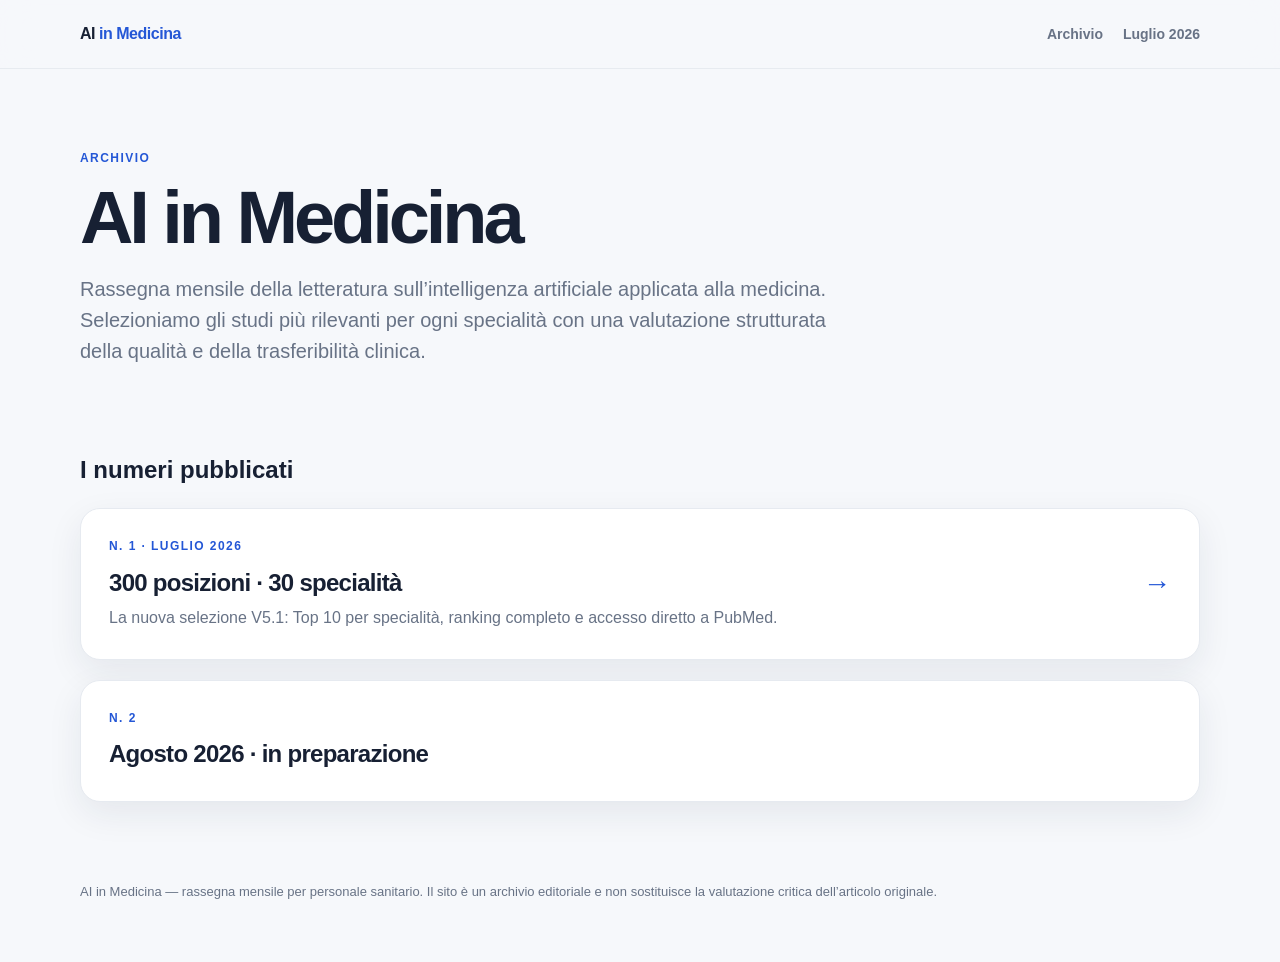
==== index.html @ cbf2c860 "Add files via upload" ====
<!doctype html><html lang="it"><head><meta charset="utf-8"><meta name="viewport" content="width=device-width,initial-scale=1"><title>AI in Medicina — archivio</title><meta name="description" content="Rassegna mensile della letteratura sull'intelligenza artificiale applicata alla medicina."><link rel="stylesheet" href="styles.css"></head><body><header class="topbar"><div class="wrap"><div class="brand">AI <span>in Medicina</span></div><nav class="nav"><a href="#archivio">Archivio</a><a href="2026-07/">Luglio 2026</a></nav></div></header><main><section class="hero"><div class="wrap"><div class="eyebrow">Archivio</div><h1>AI in Medicina</h1><p>Rassegna mensile della letteratura sull’intelligenza artificiale applicata alla medicina. Selezioniamo gli studi più rilevanti per ogni specialità con una valutazione strutturata della qualità e della trasferibilità clinica.</p></div></section><section id="archivio" class="wrap"><h2>I numeri pubblicati</h2><a class="panel archive-card" href="2026-07/"><div class="issue"><div><div class="eyebrow">n. 1 · Luglio 2026</div><h2 style="margin:8px 0 0">300 posizioni · 30 specialità</h2><p>La nuova selezione V5.1: Top 10 per specialità, ranking completo e accesso diretto a PubMed.</p></div><div class="arrow">→</div></div></a><div class="panel"><div class="eyebrow">n. 2</div><h2 style="margin:8px 0 0">Agosto 2026 · in preparazione</h2></div></section></main><footer class="footer"><div class="wrap">AI in Medicina — rassegna mensile per personale sanitario. Il sito è un archivio editoriale e non sostituisce la valutazione critica dell’articolo originale.</div></footer></body></html>
---- styles.css ----
:root{--bg:#f6f8fb;--surface:#fff;--ink:#172033;--muted:#687386;--line:#e6eaf0;--accent:#2457d6;--accent2:#0f766e;--warm:#a16207;--shadow:0 12px 35px rgba(26,39,68,.08);--radius:20px}
*{box-sizing:border-box}html{scroll-behavior:smooth}body{margin:0;background:var(--bg);color:var(--ink);font-family:Inter,ui-sans-serif,-apple-system,BlinkMacSystemFont,"Segoe UI",sans-serif;line-height:1.55}.wrap{width:min(1120px,calc(100% - 32px));margin:auto}.topbar{position:sticky;top:0;z-index:20;background:rgba(246,248,251,.88);backdrop-filter:blur(16px);border-bottom:1px solid rgba(230,234,240,.9)}.topbar .wrap{height:68px;display:flex;align-items:center;justify-content:space-between}.brand{font-weight:850;letter-spacing:-.03em}.brand span{color:var(--accent)}.nav a{color:var(--muted);text-decoration:none;margin-left:20px;font-weight:650;font-size:14px}.hero{padding:80px 0 44px}.eyebrow{font-weight:800;color:var(--accent);text-transform:uppercase;letter-spacing:.12em;font-size:12px}.hero h1{font-size:clamp(42px,7vw,74px);line-height:.98;letter-spacing:-.055em;margin:14px 0 20px;max-width:870px}.hero p{font-size:20px;color:var(--muted);max-width:760px}.stats{display:grid;grid-template-columns:repeat(4,1fr);gap:14px;margin:34px 0}.stat{background:var(--surface);border:1px solid var(--line);border-radius:18px;padding:20px;box-shadow:var(--shadow)}.stat b{display:block;font-size:30px;letter-spacing:-.04em}.stat span{color:var(--muted);font-size:14px}.panel{background:var(--surface);border:1px solid var(--line);border-radius:var(--radius);padding:28px;box-shadow:var(--shadow);margin:20px 0}.panel h2{margin-top:0;letter-spacing:-.03em}.archive-card{display:block;text-decoration:none;color:inherit}.archive-card:hover{transform:translateY(-2px)}.issue{display:flex;align-items:center;justify-content:space-between;gap:18px}.issue .arrow{font-size:28px;color:var(--accent)}.issue p{margin:5px 0 0;color:var(--muted)}.toolbar{display:flex;gap:12px;flex-wrap:wrap;margin:24px 0}.search{flex:1;min-width:260px;border:1px solid var(--line);border-radius:14px;padding:14px 16px;font:inherit;background:white}.chips{display:flex;gap:8px;flex-wrap:wrap}.chip{display:inline-flex;border:1px solid var(--line);background:white;border-radius:999px;padding:8px 12px;text-decoration:none;color:var(--ink);font-size:13px;font-weight:700}.chip:hover{border-color:#b8c4dd;color:var(--accent)}.method{display:grid;grid-template-columns:1.1fr .9fr;gap:20px}.method .callout{background:#f1f5ff;border-radius:16px;padding:18px;color:#304468}.section{padding:30px 0 10px;scroll-margin-top:82px}.section-head{display:flex;justify-content:space-between;align-items:end;gap:16px;border-bottom:1px solid var(--line);padding-bottom:12px;margin-bottom:14px}.section h2{margin:0;font-size:30px;letter-spacing:-.035em}.section-head a{color:var(--muted);text-decoration:none;font-size:13px}.article{display:grid;grid-template-columns:68px 1fr auto;gap:18px;align-items:start;padding:22px 0;border-bottom:1px solid var(--line)}.rank{width:48px;height:48px;border-radius:14px;background:#eef3ff;color:var(--accent);display:grid;place-items:center;font-weight:900}.article h3{font-size:18px;line-height:1.35;margin:0 0 9px;letter-spacing:-.015em}.meta{display:flex;gap:10px;flex-wrap:wrap;color:var(--muted);font-size:13px}.score{min-width:92px;text-align:center;border:1px solid var(--line);border-radius:14px;padding:10px 12px;background:#fbfcfe}.score b{display:block;font-size:21px;color:var(--accent)}.score span{font-size:11px;color:var(--muted);text-transform:uppercase;letter-spacing:.08em}.pmid{color:var(--accent);font-weight:750;text-decoration:none}.footer{padding:60px 0;color:var(--muted);font-size:13px}.hidden{display:none!important}.note{font-size:13px;color:var(--muted)}
@media(max-width:800px){.stats{grid-template-columns:repeat(2,1fr)}.method{grid-template-columns:1fr}.article{grid-template-columns:48px 1fr}.score{grid-column:2;justify-self:start}.hero{padding-top:52px}.nav{display:none}}@media(max-width:480px){.stats{grid-template-columns:1fr 1fr}.stat b{font-size:24px}.article h3{font-size:16px}.wrap{width:min(100% - 22px,1120px)}}
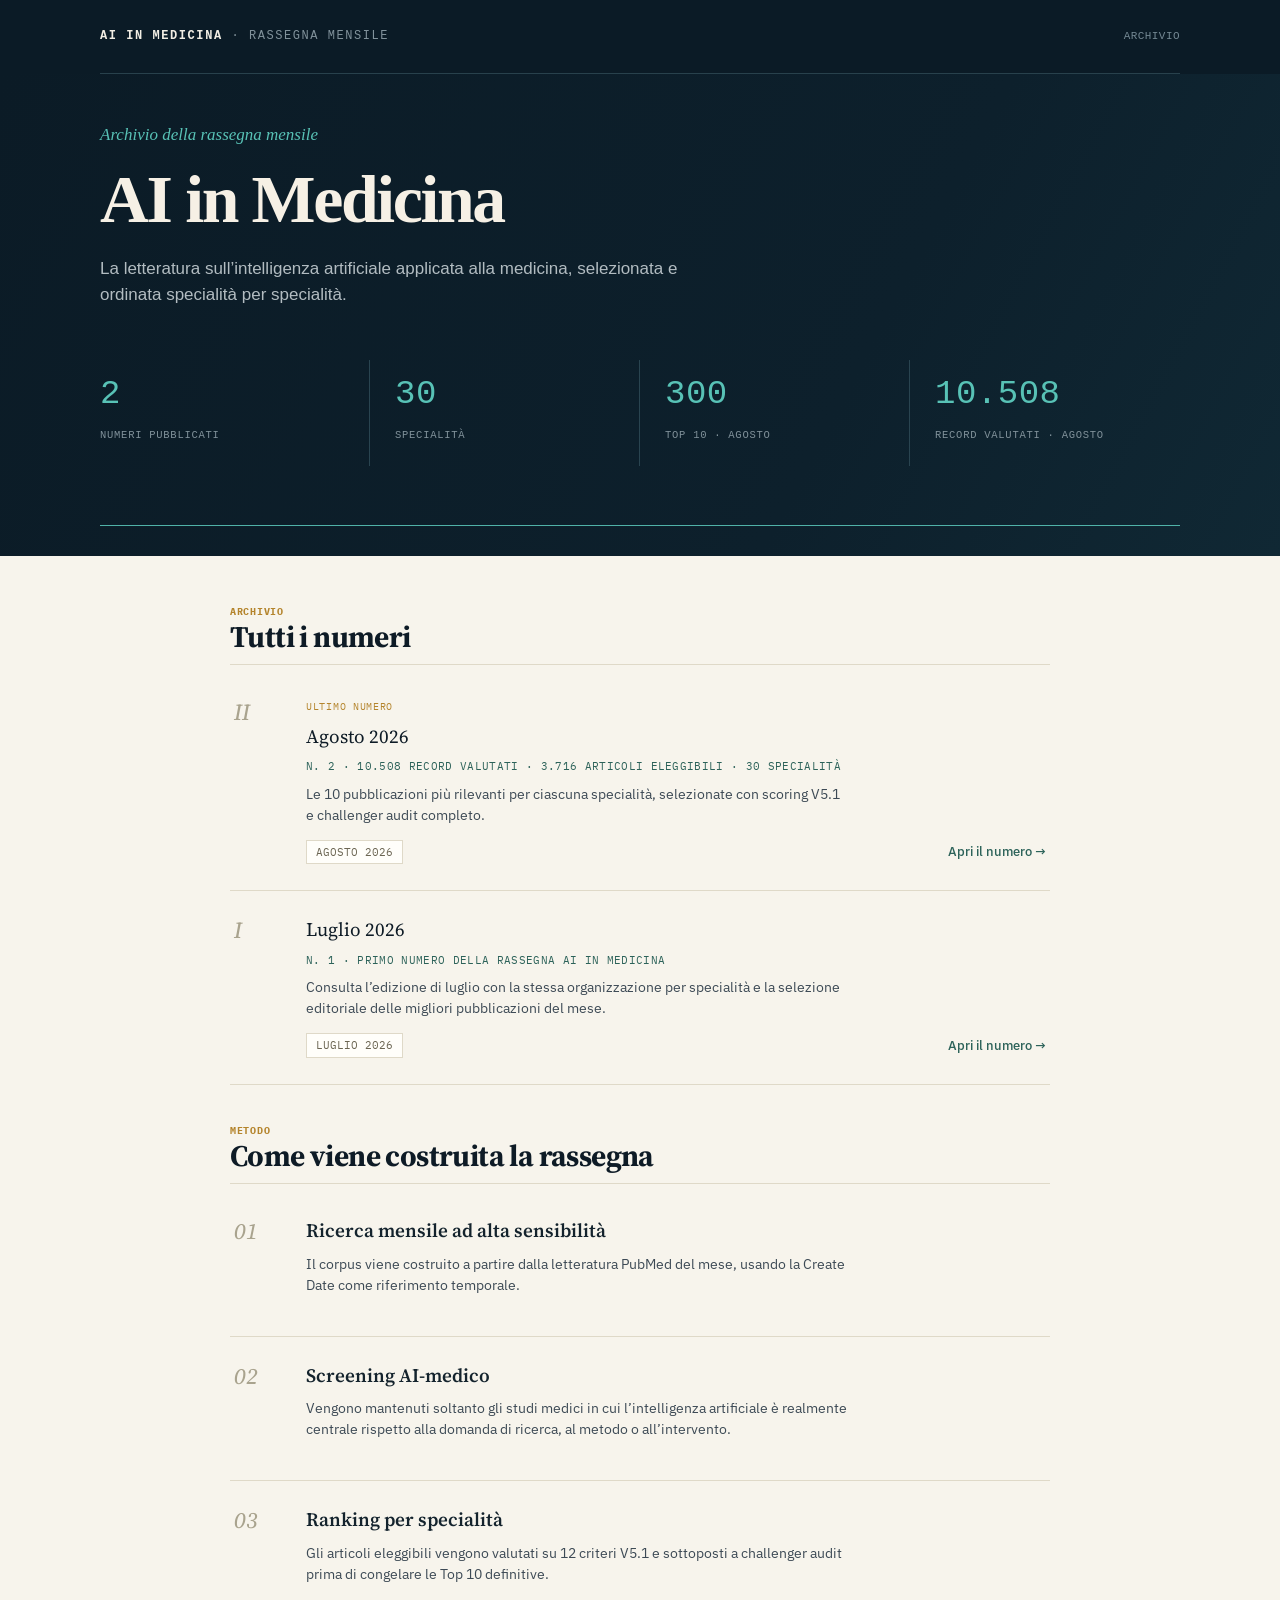
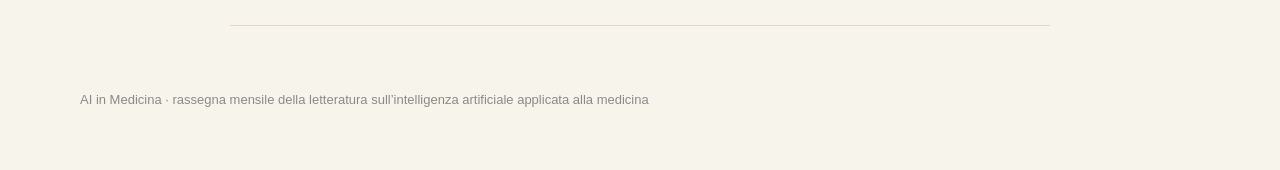
==== commit 5bea5984: "Add files via upload" ====
--- a/index.html
+++ b/index.html
@@ -1 +1,127 @@
-<!doctype html><html lang="it"><head><meta charset="utf-8"><meta name="viewport" content="width=device-width,initial-scale=1"><title>AI in Medicina — archivio</title><meta name="description" content="Rassegna mensile della letteratura sull'intelligenza artificiale applicata alla medicina."><link rel="stylesheet" href="styles.css"></head><body><header class="topbar"><div class="wrap"><div class="brand">AI <span>in Medicina</span></div><nav class="nav"><a href="#archivio">Archivio</a><a href="2026-07/">Luglio 2026</a></nav></div></header><main><section class="hero"><div class="wrap"><div class="eyebrow">Archivio</div><h1>AI in Medicina</h1><p>Rassegna mensile della letteratura sull’intelligenza artificiale applicata alla medicina. Selezioniamo gli studi più rilevanti per ogni specialità con una valutazione strutturata della qualità e della trasferibilità clinica.</p></div></section><section id="archivio" class="wrap"><h2>I numeri pubblicati</h2><a class="panel archive-card" href="2026-07/"><div class="issue"><div><div class="eyebrow">n. 1 · Luglio 2026</div><h2 style="margin:8px 0 0">300 posizioni · 30 specialità</h2><p>La nuova selezione V5.1: Top 10 per specialità, ranking completo e accesso diretto a PubMed.</p></div><div class="arrow">→</div></div></a><div class="panel"><div class="eyebrow">n. 2</div><h2 style="margin:8px 0 0">Agosto 2026 · in preparazione</h2></div></section></main><footer class="footer"><div class="wrap">AI in Medicina — rassegna mensile per personale sanitario. Il sito è un archivio editoriale e non sostituisce la valutazione critica dell’articolo originale.</div></footer></body></html>+<!DOCTYPE html>
+<html lang="it">
+<head>
+<meta charset="utf-8"/>
+<meta name="viewport" content="width=device-width,initial-scale=1"/>
+<title>AI in Medicina — archivio</title>
+<meta name="description" content="Rassegna mensile della letteratura sull'intelligenza artificiale applicata alla medicina."/>
+<link rel="preconnect" href="https://fonts.googleapis.com">
+<link href="https://fonts.googleapis.com/css2?family=Source+Serif+4:ital,opsz,wght@0,8..60,600;0,8..60,700;1,8..60,500&family=IBM+Plex+Sans:wght@400;500;600&family=IBM+Plex+Mono:wght@400;500&display=swap" rel="stylesheet">
+<link href="styles.css" rel="stylesheet"/>
+</head>
+
+<body class="issue-page">
+<header class="topbar issue-topbar">
+  <div class="wrap">
+    <a class="brand" href="./">AI IN MEDICINA <span>· RASSEGNA MENSILE</span></a>
+    <div class="issue-meta">ARCHIVIO</div>
+  </div>
+</header>
+
+<main>
+<section class="hero">
+  <div class="wrap">
+    <div class="hero-kicker">Archivio della rassegna mensile</div>
+    <h1>AI in Medicina</h1>
+    <p>La letteratura sull’intelligenza artificiale applicata alla medicina, selezionata e ordinata specialità per specialità.</p>
+
+    <div class="stats">
+      <div class="stat"><b>2</b><span>numeri pubblicati</span></div>
+      <div class="stat"><b>30</b><span>specialità</span></div>
+      <div class="stat"><b>300</b><span>Top 10 · agosto</span></div>
+      <div class="stat"><b>10.508</b><span>record valutati · agosto</span></div>
+    </div>
+
+    <div class="pulse-line" aria-hidden="true"><span></span></div>
+  </div>
+</section>
+
+<div class="wrap top10-container">
+
+  <section class="section specialty-section" id="numeri">
+    <div class="section-head">
+      <div>
+        <div class="eyebrow">Archivio</div>
+        <h2>Tutti i numeri</h2>
+      </div>
+    </div>
+
+    <div class="results-list">
+
+      <article class="pub-result top-result">
+        <div class="result-rank"><span>II</span></div>
+        <div class="result-content">
+          <span class="top-badge-ref">ULTIMO NUMERO</span>
+          <h3 class="result-title">
+            <a href="2026-08/">Agosto 2026</a>
+          </h3>
+          <p class="result-citation">N. 2 · 10.508 record valutati · 3.716 articoli eleggibili · 30 specialità</p>
+          <p class="result-abstract">Le 10 pubblicazioni più rilevanti per ciascuna specialità, selezionate con scoring V5.1 e challenger audit completo.</p>
+          <div class="result-identifiers">
+            <span>AGOSTO 2026</span>
+            <a href="2026-08/">Apri il numero →</a>
+          </div>
+        </div>
+      </article>
+
+      <article class="pub-result top-result">
+        <div class="result-rank"><span>I</span></div>
+        <div class="result-content">
+          <h3 class="result-title">
+            <a href="2026-07/">Luglio 2026</a>
+          </h3>
+          <p class="result-citation">N. 1 · primo numero della rassegna AI in Medicina</p>
+          <p class="result-abstract">Consulta l’edizione di luglio con la stessa organizzazione per specialità e la selezione editoriale delle migliori pubblicazioni del mese.</p>
+          <div class="result-identifiers">
+            <span>LUGLIO 2026</span>
+            <a href="2026-07/">Apri il numero →</a>
+          </div>
+        </div>
+      </article>
+
+    </div>
+  </section>
+
+  <section class="section specialty-section">
+    <div class="section-head">
+      <div>
+        <div class="eyebrow">Metodo</div>
+        <h2>Come viene costruita la rassegna</h2>
+      </div>
+    </div>
+
+    <div class="results-list">
+      <article class="pub-result">
+        <div class="result-rank"><span>01</span></div>
+        <div class="result-content">
+          <h3 class="result-title">Ricerca mensile ad alta sensibilità</h3>
+          <p class="result-abstract">Il corpus viene costruito a partire dalla letteratura PubMed del mese, usando la Create Date come riferimento temporale.</p>
+        </div>
+      </article>
+
+      <article class="pub-result">
+        <div class="result-rank"><span>02</span></div>
+        <div class="result-content">
+          <h3 class="result-title">Screening AI-medico</h3>
+          <p class="result-abstract">Vengono mantenuti soltanto gli studi medici in cui l’intelligenza artificiale è realmente centrale rispetto alla domanda di ricerca, al metodo o all’intervento.</p>
+        </div>
+      </article>
+
+      <article class="pub-result">
+        <div class="result-rank"><span>03</span></div>
+        <div class="result-content">
+          <h3 class="result-title">Ranking per specialità</h3>
+          <p class="result-abstract">Gli articoli eleggibili vengono valutati su 12 criteri V5.1 e sottoposti a challenger audit prima di congelare le Top 10 definitive.</p>
+        </div>
+      </article>
+    </div>
+  </section>
+
+</div>
+</main>
+
+<footer class="footer">
+  <div class="wrap">AI in Medicina · rassegna mensile della letteratura sull’intelligenza artificiale applicata alla medicina</div>
+</footer>
+</body>
+</html>
--- a/styles.css
+++ b/styles.css
@@ -1,4 +1,1104 @@
 
 :root{--bg:#f6f8fb;--surface:#fff;--ink:#172033;--muted:#687386;--line:#e6eaf0;--accent:#2457d6;--accent2:#0f766e;--warm:#a16207;--shadow:0 12px 35px rgba(26,39,68,.08);--radius:20px}
-*{box-sizing:border-box}html{scroll-behavior:smooth}body{margin:0;background:var(--bg);color:var(--ink);font-family:Inter,ui-sans-serif,-apple-system,BlinkMacSystemFont,"Segoe UI",sans-serif;line-height:1.55}.wrap{width:min(1120px,calc(100% - 32px));margin:auto}.topbar{position:sticky;top:0;z-index:20;background:rgba(246,248,251,.88);backdrop-filter:blur(16px);border-bottom:1px solid rgba(230,234,240,.9)}.topbar .wrap{height:68px;display:flex;align-items:center;justify-content:space-between}.brand{font-weight:850;letter-spacing:-.03em}.brand span{color:var(--accent)}.nav a{color:var(--muted);text-decoration:none;margin-left:20px;font-weight:650;font-size:14px}.hero{padding:80px 0 44px}.eyebrow{font-weight:800;color:var(--accent);text-transform:uppercase;letter-spacing:.12em;font-size:12px}.hero h1{font-size:clamp(42px,7vw,74px);line-height:.98;letter-spacing:-.055em;margin:14px 0 20px;max-width:870px}.hero p{font-size:20px;color:var(--muted);max-width:760px}.stats{display:grid;grid-template-columns:repeat(4,1fr);gap:14px;margin:34px 0}.stat{background:var(--surface);border:1px solid var(--line);border-radius:18px;padding:20px;box-shadow:var(--shadow)}.stat b{display:block;font-size:30px;letter-spacing:-.04em}.stat span{color:var(--muted);font-size:14px}.panel{background:var(--surface);border:1px solid var(--line);border-radius:var(--radius);padding:28px;box-shadow:var(--shadow);margin:20px 0}.panel h2{margin-top:0;letter-spacing:-.03em}.archive-card{display:block;text-decoration:none;color:inherit}.archive-card:hover{transform:translateY(-2px)}.issue{display:flex;align-items:center;justify-content:space-between;gap:18px}.issue .arrow{font-size:28px;color:var(--accent)}.issue p{margin:5px 0 0;color:var(--muted)}.toolbar{display:flex;gap:12px;flex-wrap:wrap;margin:24px 0}.search{flex:1;min-width:260px;border:1px solid var(--line);border-radius:14px;padding:14px 16px;font:inherit;background:white}.chips{display:flex;gap:8px;flex-wrap:wrap}.chip{display:inline-flex;border:1px solid var(--line);background:white;border-radius:999px;padding:8px 12px;text-decoration:none;color:var(--ink);font-size:13px;font-weight:700}.chip:hover{border-color:#b8c4dd;color:var(--accent)}.method{display:grid;grid-template-columns:1.1fr .9fr;gap:20px}.method .callout{background:#f1f5ff;border-radius:16px;padding:18px;color:#304468}.section{padding:30px 0 10px;scroll-margin-top:82px}.section-head{display:flex;justify-content:space-between;align-items:end;gap:16px;border-bottom:1px solid var(--line);padding-bottom:12px;margin-bottom:14px}.section h2{margin:0;font-size:30px;letter-spacing:-.035em}.section-head a{color:var(--muted);text-decoration:none;font-size:13px}.article{display:grid;grid-template-columns:68px 1fr auto;gap:18px;align-items:start;padding:22px 0;border-bottom:1px solid var(--line)}.rank{width:48px;height:48px;border-radius:14px;background:#eef3ff;color:var(--accent);display:grid;place-items:center;font-weight:900}.article h3{font-size:18px;line-height:1.35;margin:0 0 9px;letter-spacing:-.015em}.meta{display:flex;gap:10px;flex-wrap:wrap;color:var(--muted);font-size:13px}.score{min-width:92px;text-align:center;border:1px solid var(--line);border-radius:14px;padding:10px 12px;background:#fbfcfe}.score b{display:block;font-size:21px;color:var(--accent)}.score span{font-size:11px;color:var(--muted);text-transform:uppercase;letter-spacing:.08em}.pmid{color:var(--accent);font-weight:750;text-decoration:none}.footer{padding:60px 0;color:var(--muted);font-size:13px}.hidden{display:none!important}.note{font-size:13px;color:var(--muted)}
-@media(max-width:800px){.stats{grid-template-columns:repeat(2,1fr)}.method{grid-template-columns:1fr}.article{grid-template-columns:48px 1fr}.score{grid-column:2;justify-self:start}.hero{padding-top:52px}.nav{display:none}}@media(max-width:480px){.stats{grid-template-columns:1fr 1fr}.stat b{font-size:24px}.article h3{font-size:16px}.wrap{width:min(100% - 22px,1120px)}}
+*{box-sizing:border-box}html{scroll-behavior:smooth}body{margin:0;background:var(--bg);color:var(--ink);font-family:Inter,ui-sans-serif,-apple-system,BlinkMacSystemFont,"Segoe UI",sans-serif;line-height:1.55}.wrap{width:min(1120px,calc(100% - 32px));margin:auto}.topbar{position:sticky;top:0;z-index:20;background:rgba(246,248,251,.88);backdrop-filter:blur(16px);border-bottom:1px solid rgba(230,234,240,.9)}.topbar .wrap{height:68px;display:flex;align-items:center;justify-content:space-between}.brand{font-weight:850;letter-spacing:-.03em}.brand span{color:var(--accent)}.nav a{color:var(--muted);text-decoration:none;margin-left:20px;font-weight:650;font-size:14px}.hero{padding:80px 0 44px}.eyebrow{font-weight:800;color:var(--accent);text-transform:uppercase;letter-spacing:.12em;font-size:12px}.hero h1{font-size:clamp(42px,7vw,74px);line-height:.98;letter-spacing:-.055em;margin:14px 0 20px;max-width:870px}.hero p{font-size:20px;color:var(--muted);max-width:760px}.stats{display:grid;grid-template-columns:repeat(4,1fr);gap:14px;margin:34px 0}.stat{background:var(--surface);border:1px solid var(--line);border-radius:18px;padding:20px;box-shadow:var(--shadow)}.stat b{display:block;font-size:30px;letter-spacing:-.04em}.stat span{color:var(--muted);font-size:14px}.panel{background:var(--surface);border:1px solid var(--line);border-radius:var(--radius);padding:28px;box-shadow:var(--shadow);margin:20px 0}.panel h2{margin-top:0;letter-spacing:-.03em}.archive-card{display:block;text-decoration:none;color:inherit}.archive-card:hover{transform:translateY(-2px)}.issue{display:flex;align-items:center;justify-content:space-between;gap:18px}.issue .arrow{font-size:28px;color:var(--accent)}.issue p{margin:5px 0 0;color:var(--muted)}.toolbar{display:flex;gap:12px;flex-wrap:wrap;margin:24px 0}.search{flex:1;min-width:260px;border:1px solid var(--line);border-radius:14px;padding:14px 16px;font:inherit;background:white}.specialty-select-wrap{margin-top:6px;max-width:520px}.select-label{display:block;font-size:13px;font-weight:750;color:var(--muted);margin:0 0 8px}.specialty-select{width:100%;border:1px solid var(--line);border-radius:14px;padding:14px 44px 14px 16px;font:inherit;font-weight:650;color:var(--ink);background:white;cursor:pointer}.section{padding:30px 0 10px;scroll-margin-top:82px}.section-head{display:flex;justify-content:space-between;align-items:end;gap:16px;border-bottom:1px solid var(--line);padding-bottom:12px;margin-bottom:14px}.section h2{margin:0;font-size:30px;letter-spacing:-.035em}.section-head a{color:var(--muted);text-decoration:none;font-size:13px}.article{display:grid;grid-template-columns:68px 1fr;gap:18px;align-items:start;padding:22px 0;border-bottom:1px solid var(--line)}.rank{width:48px;height:48px;border-radius:14px;background:#eef3ff;color:var(--accent);display:grid;place-items:center;font-weight:900}.article h3{font-size:18px;line-height:1.35;margin:0 0 9px;letter-spacing:-.015em}.meta{display:flex;gap:10px;flex-wrap:wrap;color:var(--muted);font-size:13px}.pmid{color:var(--accent);font-weight:750;text-decoration:none}.footer{padding:60px 0;color:var(--muted);font-size:13px}.hidden{display:none!important}.note{font-size:13px;color:var(--muted)}
+@media(max-width:800px){.stats{grid-template-columns:repeat(2,1fr)}.article{grid-template-columns:48px 1fr}.hero{padding-top:52px}.nav{display:none}}@media(max-width:480px){.stats{grid-template-columns:1fr 1fr}.stat b{font-size:24px}.article h3{font-size:16px}.wrap{width:min(100% - 22px,1120px)}}
+
+
+/* V3 — navigazione, ricerca per argomento e card editoriali */
+.select-label{font-size:19px;font-weight:850;color:var(--ink);letter-spacing:-.02em;margin:0 0 10px}
+.specialty-select-wrap{margin-top:12px;max-width:620px}
+.specialty-select{min-height:56px;font-size:16px;border-radius:16px;box-shadow:0 6px 18px rgba(26,39,68,.05)}
+
+.topic-finder{margin-top:26px;padding:24px;border-radius:18px;background:linear-gradient(135deg,#f8faff 0%,#f3f7ff 100%);border:1px solid #dfe7f8}
+.topic-finder-head h3{font-size:25px;line-height:1.15;margin:7px 0 7px;letter-spacing:-.035em}
+.topic-finder-head p{margin:0;color:var(--muted);max-width:800px;font-size:14px}
+.topic-controls{display:grid;grid-template-columns:minmax(210px,280px) 1fr auto;gap:10px;margin-top:18px;align-items:center}
+.topic-select,.topic-search{width:100%;min-height:54px;border:1px solid #dbe3f1;border-radius:14px;background:white;color:var(--ink);font:inherit}
+.topic-select{padding:0 38px 0 14px;font-weight:700;cursor:pointer}
+.topic-input-wrap{position:relative}.topic-search{padding:0 16px 0 46px}.topic-search-icon{position:absolute;left:16px;top:50%;transform:translateY(-50%);font-size:24px;color:var(--accent);pointer-events:none}
+.clear-topic{min-height:54px;border:1px solid #dbe3f1;border-radius:14px;background:white;color:var(--ink);font:inherit;font-weight:750;padding:0 18px;cursor:pointer}.clear-topic:hover{border-color:#b9c7e5;background:#fbfcff}
+.topic-result{min-height:22px;margin-top:12px;color:var(--muted);font-size:13px;font-weight:650}
+
+.section{padding:38px 0 8px}
+.section-head{border-bottom:0;padding-bottom:4px;margin-bottom:16px;align-items:center}
+.section h2{font-size:34px}.section-head a{font-size:14px;font-weight:700;padding:8px 0}
+.article{position:relative;display:grid;grid-template-columns:64px 1fr;gap:18px;align-items:start;padding:22px;margin:0 0 12px;border:1px solid var(--line);border-radius:18px;background:var(--surface);box-shadow:0 7px 24px rgba(26,39,68,.045);transition:transform .18s ease,box-shadow .18s ease,border-color .18s ease}
+.article:hover{transform:translateY(-2px);box-shadow:0 14px 32px rgba(26,39,68,.08);border-color:#d5dceb}
+.rank{width:52px;height:52px;border-radius:16px;background:#eef3ff;color:var(--accent);font-size:17px;box-shadow:inset 0 0 0 1px #dfe8ff}
+.specialty-section .article:nth-of-type(-n+3){border-left:4px solid var(--accent)}
+.specialty-section .article:nth-of-type(-n+3) .rank{background:var(--accent);color:#fff;box-shadow:none}
+.article-body{min-width:0}.article h3{font-size:19px;line-height:1.38;margin:0 0 14px;letter-spacing:-.018em;font-weight:780}
+.meta{display:flex;align-items:center;gap:10px;flex-wrap:wrap}
+.pmid-badge{display:inline-flex;align-items:center;min-height:34px;border:1px solid var(--line);border-radius:999px;padding:0 11px;background:#f8fafc;color:var(--muted);font-size:12px;font-weight:750;letter-spacing:.02em}
+.pubmed-button{display:inline-flex;align-items:center;gap:4px;min-height:34px;border-radius:999px;padding:0 13px;background:#eef3ff;color:var(--accent)!important;font-size:12px!important;font-weight:850!important;text-decoration:none;transition:background .15s ease,transform .15s ease}.pubmed-button:hover{background:#e2eaff;transform:translateY(-1px)}
+
+@media(max-width:800px){.topic-controls{grid-template-columns:1fr}.clear-topic{width:100%}.article{grid-template-columns:52px 1fr;padding:18px}.section h2{font-size:29px}}
+@media(max-width:480px){.select-label{font-size:17px}.topic-finder{padding:18px}.topic-finder-head h3{font-size:22px}.article{grid-template-columns:1fr;gap:12px}.rank{width:46px;height:46px}.article h3{font-size:17px}.meta{gap:8px}}
+
+
+/* V4 — ricerca sull'intero corpus mensile */
+#indice{padding:28px}
+#indice>.topic-finder{margin-top:0}
+.corpus-results{margin-top:22px;display:grid;gap:12px}
+.corpus-card{display:grid;grid-template-columns:1fr auto;gap:20px;align-items:center;background:#fff;border:1px solid var(--line);border-radius:18px;padding:20px;box-shadow:0 7px 22px rgba(26,39,68,.045)}
+.corpus-card-main{min-width:0}.corpus-card h3{font-size:18px;line-height:1.38;margin:8px 0 7px;letter-spacing:-.015em}.corpus-meta{margin:0;color:var(--muted);font-size:13px}.corpus-badges{display:flex;gap:7px;flex-wrap:wrap}.corpus-badge,.top10-badge{display:inline-flex;align-items:center;min-height:27px;border-radius:999px;padding:0 9px;font-size:10px;font-weight:850;letter-spacing:.035em}.corpus-badge{background:#f1f4f8;color:#5b6678}.top10-badge{background:#e8efff;color:var(--accent);border:1px solid #d6e2ff}.corpus-card-actions{display:flex;flex-direction:column;align-items:flex-end;gap:8px;min-width:150px}.corpus-more{padding:14px 6px;color:var(--muted);font-size:13px;font-weight:650;text-align:center}.topic-finder-head p{max-width:900px}
+@media(max-width:800px){.corpus-card{grid-template-columns:1fr}.corpus-card-actions{align-items:flex-start;flex-direction:row;flex-wrap:wrap;min-width:0}}
+
+
+/* V5 — risultati scientifici ispirati alla leggibilità di PubMed */
+.top10-container{margin-top:16px}
+.results-list{background:var(--surface);border:1px solid var(--line);border-radius:20px;overflow:hidden;box-shadow:0 8px 28px rgba(26,39,68,.055)}
+.pub-result{display:grid;grid-template-columns:64px minmax(0,1fr);gap:20px;padding:26px 26px 25px;background:#fff;border-bottom:1px solid var(--line)}
+.pub-result:last-child{border-bottom:0}
+.pub-result:hover{background:#fbfcff}
+.result-rank{padding-top:4px;color:#697386;font-size:14px;text-align:center}
+.result-rank span{display:inline-grid;place-items:center;min-width:42px;height:42px;padding:0 8px;border:1px solid #dfe5ef;border-radius:11px;background:#fafbfc;font-weight:850;color:#465267}
+.top-result:nth-child(-n+3) .result-rank span{background:#eef3ff;border-color:#d8e3ff;color:var(--accent)}
+.result-content{min-width:0}
+.result-badges{display:flex;flex-wrap:wrap;gap:7px;margin-bottom:7px}
+.result-badge{display:inline-flex;align-items:center;min-height:25px;padding:0 8px;border-radius:999px;font-size:10px;font-weight:850;letter-spacing:.04em}
+.top-badge{background:#eaf0ff;color:var(--accent);border:1px solid #d8e3ff}
+.corpus-badge{background:#f0f3f7;color:#667185;border:1px solid #e4e8ee}
+.result-title{font-size:21px!important;line-height:1.32!important;letter-spacing:-.02em!important;margin:0 0 7px!important;font-weight:730!important}
+.result-title a{color:#0b69b7;text-decoration:none}
+.result-title a:hover{text-decoration:underline;text-underline-offset:3px}
+.result-authors{margin:0 0 4px;color:#202938;font-size:14px;line-height:1.5}
+.result-citation{margin:0 0 5px;color:#41814e;font-size:14px;font-weight:650;line-height:1.5}
+.result-identifiers{display:flex;gap:16px;flex-wrap:wrap;align-items:center;margin:0 0 10px;color:#4f7d58;font-size:13px}
+.result-identifiers a{color:#b45309;text-decoration:none;font-weight:800}.result-identifiers a:hover{text-decoration:underline}
+.result-abstract{max-width:980px;margin:7px 0 0;color:#252c38;font-size:14.5px;line-height:1.62}
+.search-rank span{background:#fff}
+.corpus-results{margin-top:20px;background:var(--surface);border:1px solid var(--line);border-radius:20px;overflow:hidden;box-shadow:0 8px 28px rgba(26,39,68,.055);display:block}
+.corpus-results .pub-result{margin:0;border-radius:0;box-shadow:none}
+.corpus-more{padding:18px 24px;background:#fafbfc;border-top:1px solid var(--line);color:var(--muted);font-size:13px;font-weight:700;text-align:center}
+.topic-finder-head p{font-size:15px}
+.topic-search{font-size:16px}
+.section-head{margin-top:6px}
+@media(max-width:800px){.pub-result{grid-template-columns:48px minmax(0,1fr);gap:14px;padding:20px 17px}.result-rank span{min-width:38px;height:38px}.result-title{font-size:18px!important}.result-authors,.result-citation,.result-abstract{font-size:13.5px}.result-identifiers{gap:10px}}
+@media(max-width:520px){.pub-result{grid-template-columns:1fr}.result-rank{text-align:left;padding:0}.result-rank span{height:32px;min-width:44px;border-radius:9px}.result-title{font-size:17.5px!important}}
+
+/* V6 — lista risultati con gerarchia visiva PubMed-like, basata sul riferimento fornito */
+.results-list,
+.corpus-results{
+  background:#fff;
+  border:0;
+  border-radius:0;
+  box-shadow:none;
+  overflow:visible;
+  font-family:Arial,Helvetica,sans-serif;
+}
+.pub-result{
+  display:grid;
+  grid-template-columns:52px minmax(0,1fr);
+  gap:18px;
+  padding:22px 12px 25px 4px;
+  margin:0;
+  background:#fff;
+  border:0;
+  border-bottom:1px solid #e5e5e5;
+  border-radius:0;
+  box-shadow:none;
+  transition:none;
+  font-family:Arial,Helvetica,sans-serif;
+}
+.pub-result:last-child{border-bottom:0}
+.pub-result:hover{background:#fff;transform:none;box-shadow:none}
+.result-rank{
+  padding-top:2px;
+  color:#5f6368;
+  font-size:15px;
+  line-height:1.2;
+  text-align:center;
+  font-family:Arial,Helvetica,sans-serif;
+}
+.result-rank span,
+.top-result:nth-child(-n+3) .result-rank span,
+.search-rank span{
+  display:block;
+  min-width:0;
+  height:auto;
+  padding:4px 0 0;
+  border:0;
+  border-radius:0;
+  background:transparent;
+  color:#5f6368;
+  font-size:15px;
+  font-weight:400;
+  box-shadow:none;
+}
+.result-badges{display:none!important}
+.result-content{min-width:0}
+.result-title{
+  margin:0 0 7px!important;
+  font-family:Arial,Helvetica,sans-serif!important;
+  font-size:23px!important;
+  line-height:1.28!important;
+  letter-spacing:0!important;
+  font-weight:400!important;
+}
+.result-title a{
+  color:#306fb6!important;
+  text-decoration:none;
+  font-weight:400!important;
+}
+.result-title a:hover{text-decoration:underline;text-underline-offset:2px}
+.result-authors{
+  margin:0 0 6px;
+  color:#212121!important;
+  font-family:Arial,Helvetica,sans-serif;
+  font-size:16.5px!important;
+  line-height:1.42!important;
+  font-weight:400;
+}
+.result-citation{
+  margin:0 0 6px;
+  color:#597f59!important;
+  font-family:Arial,Helvetica,sans-serif;
+  font-size:16.5px!important;
+  line-height:1.42!important;
+  font-weight:400!important;
+}
+.result-identifiers{
+  display:flex;
+  gap:26px;
+  flex-wrap:wrap;
+  align-items:baseline;
+  margin:0 0 10px;
+  color:#597f59!important;
+  font-family:Arial,Helvetica,sans-serif;
+  font-size:16px!important;
+  line-height:1.4;
+  font-weight:400;
+}
+.result-identifiers span{color:#597f59!important}
+.result-identifiers a{
+  color:#b35c22!important;
+  font-size:16px!important;
+  font-weight:700!important;
+  text-decoration:none;
+}
+.result-identifiers a:hover{text-decoration:underline}
+.result-abstract{
+  max-width:none;
+  margin:0;
+  color:#212121!important;
+  font-family:Arial,Helvetica,sans-serif;
+  font-size:16.5px!important;
+  line-height:1.58!important;
+  font-weight:400;
+}
+.corpus-results .pub-result{border-radius:0;box-shadow:none}
+.corpus-more{
+  background:#fff;
+  border-top:1px solid #e5e5e5;
+  font-family:Arial,Helvetica,sans-serif;
+}
+@media(max-width:800px){
+  .pub-result{grid-template-columns:38px minmax(0,1fr);gap:12px;padding:19px 4px 21px}
+  .result-title{font-size:20px!important}
+  .result-authors,.result-citation,.result-abstract{font-size:15.5px!important}
+  .result-identifiers{font-size:15px!important;gap:14px}
+  .result-identifiers a{font-size:15px!important}
+}
+@media(max-width:520px){
+  .pub-result{grid-template-columns:30px minmax(0,1fr);gap:10px}
+  .result-rank{text-align:left}
+  .result-rank span{font-size:14px;padding-top:3px}
+  .result-title{font-size:18px!important;line-height:1.32!important}
+  .result-authors,.result-citation,.result-abstract{font-size:15px!important}
+  .result-identifiers{font-size:14.5px!important;gap:12px}
+  .result-identifiers a{font-size:14.5px!important}
+}
+
+/* V7 — layout più sobrio e compatto, ispirato alla densità visiva di PubMed */
+.search-wrap{width:min(940px,calc(100% - 32px))}
+#indice{padding:24px 26px}
+.specialty-jump{padding:2px 0 22px;border-bottom:1px solid #e5e5e5;margin-bottom:22px}
+.specialty-jump h3{margin:5px 0 4px;font-size:22px;line-height:1.2;letter-spacing:-.025em}
+.specialty-jump p{margin:0 0 13px;color:var(--muted);font-size:13px}
+.specialty-jump-select{width:min(560px,100%);min-height:42px;border:1px solid #cfd6df;border-radius:5px;background:#fff;color:#202938;padding:0 36px 0 11px;font:600 14px Arial,Helvetica,sans-serif;cursor:pointer}
+.topic-finder{margin-top:0;padding:20px 22px;border-radius:10px}
+.topic-finder-head h3{font-size:22px;margin:5px 0 5px}
+.topic-finder-head p{font-size:13px;line-height:1.45}
+.topic-controls{grid-template-columns:minmax(180px,230px) 1fr auto;gap:8px;margin-top:14px}
+.topic-select,.topic-search,.clear-topic{min-height:42px;border-radius:6px;font-size:13.5px}
+.topic-search{padding-left:39px}
+.topic-search-icon{left:13px;font-size:19px}
+.clear-topic{padding:0 14px}
+.topic-result{font-size:12.5px;margin-top:9px}
+
+.top10-container{width:min(900px,calc(100% - 32px));margin:12px auto 0}
+.section{padding:30px 0 4px;scroll-margin-top:78px}
+.section-head{margin:0 0 8px;padding-bottom:8px;border-bottom:1px solid #dedede;align-items:end}
+.section h2{font-family:Arial,Helvetica,sans-serif;font-size:25px;line-height:1.15;letter-spacing:-.02em}
+.section-head .eyebrow{font-size:10px;letter-spacing:.1em}
+.section-head a{font-size:12px;font-weight:400;color:#667085}
+
+.pub-result{grid-template-columns:32px minmax(0,1fr);gap:12px;padding:16px 0 17px 0}
+.result-rank{padding-top:1px;font-size:12.5px}
+.result-rank span,.top-result:nth-child(-n+3) .result-rank span,.search-rank span{font-size:12.5px;padding-top:2px}
+.result-title{font-size:16.5px!important;line-height:1.28!important;margin:0 0 4px!important}
+.result-authors{font-size:12.5px!important;line-height:1.36!important;margin:0 0 3px;display:-webkit-box;-webkit-line-clamp:2;-webkit-box-orient:vertical;overflow:hidden}
+.result-citation{font-size:12.5px!important;line-height:1.36!important;margin:0 0 3px}
+.result-identifiers{gap:16px;margin:0 0 5px;font-size:12.5px!important;line-height:1.35}
+.result-identifiers a{font-size:12.5px!important}
+.result-abstract{font-size:12.5px!important;line-height:1.43!important;margin:0;display:-webkit-box;-webkit-line-clamp:3;-webkit-box-orient:vertical;overflow:hidden}
+.corpus-results{margin-top:14px}
+.corpus-results .pub-result{padding-left:0;padding-right:0}
+.corpus-more{font-size:12px;padding:13px 10px}
+
+@media(max-width:800px){
+  .search-wrap,.top10-container{width:min(100% - 22px,900px)}
+  #indice{padding:18px}
+  .topic-controls{grid-template-columns:1fr}
+  .pub-result{grid-template-columns:28px minmax(0,1fr);gap:9px;padding:15px 0}
+  .result-title{font-size:16px!important}
+  .result-authors,.result-citation,.result-identifiers,.result-identifiers a,.result-abstract{font-size:12.25px!important}
+}
+
+/* V8 — cornice editoriale scura/avorio ispirata al mockup fornito.
+   Le regole .pub-result/.result-* della V7 restano volutamente invariate. */
+.issue-page{
+  --editorial-navy:#0b1b26;
+  --editorial-navy-2:#102733;
+  --editorial-cream:#f4f1e8;
+  --editorial-paper:#fffdf8;
+  --editorial-teal:#58c2b6;
+  --editorial-teal-dark:#2f756f;
+  --editorial-line:#d8d2c5;
+  --editorial-soft:#a9b2b7;
+  --editorial-ink:#14232d;
+  background:var(--editorial-cream);
+  color:var(--editorial-ink);
+}
+.issue-page .issue-topbar{
+  position:relative;
+  top:auto;
+  z-index:1;
+  background:var(--editorial-navy);
+  backdrop-filter:none;
+  border-bottom:0;
+  color:#f2eee4;
+}
+.issue-page .issue-topbar .wrap{
+  width:min(1080px,calc(100% - 64px));
+  height:74px;
+  border-bottom:1px solid #28414c;
+}
+.issue-page .issue-topbar .brand{
+  color:#f2eee4;
+  text-decoration:none;
+  font-family:"SFMono-Regular",Consolas,"Liberation Mono",monospace;
+  font-size:12px;
+  font-weight:700;
+  letter-spacing:.13em;
+}
+.issue-page .issue-topbar .brand span{color:#81929b;font-weight:500}
+.issue-page .issue-meta{
+  color:#748893;
+  font-family:"SFMono-Regular",Consolas,"Liberation Mono",monospace;
+  font-size:11px;
+  letter-spacing:.04em;
+  white-space:nowrap;
+}
+.issue-page .hero{
+  padding:48px 0 0;
+  background:linear-gradient(118deg,var(--editorial-navy) 0%,#0d202c 66%,#102834 100%);
+  color:#f6f0e5;
+}
+.issue-page .hero .wrap{width:min(1080px,calc(100% - 64px))}
+.issue-page .hero-kicker{
+  margin:0 0 18px;
+  color:var(--editorial-teal);
+  font-family:Georgia,"Times New Roman",serif;
+  font-size:17px;
+  font-style:italic;
+}
+.issue-page .hero h1{
+  max-width:650px;
+  margin:0 0 22px;
+  color:#f6f0e5;
+  font-family:Georgia,"Times New Roman",serif;
+  font-size:clamp(46px,5.3vw,68px);
+  font-weight:700;
+  line-height:.99;
+  letter-spacing:-.035em;
+}
+.issue-page .hero p{
+  max-width:590px;
+  margin:0;
+  color:#b2bcc1;
+  font-size:17px;
+  line-height:1.55;
+}
+.issue-page .stats{
+  display:grid;
+  grid-template-columns:repeat(4,1fr);
+  gap:0;
+  margin:52px 0 28px;
+}
+.issue-page .stat{
+  min-height:106px;
+  padding:8px 24px 8px 0;
+  background:transparent;
+  border:0;
+  border-right:1px solid #294450;
+  border-radius:0;
+  box-shadow:none;
+}
+.issue-page .stat:not(:first-child){padding-left:25px}
+.issue-page .stat:last-child{border-right:0}
+.issue-page .stat b{
+  display:block;
+  color:var(--editorial-teal);
+  font-family:"SFMono-Regular",Consolas,"Liberation Mono",monospace;
+  font-size:34px;
+  font-weight:500;
+  letter-spacing:.015em;
+}
+.issue-page .stat span{
+  color:#80919a;
+  font-family:"SFMono-Regular",Consolas,"Liberation Mono",monospace;
+  font-size:10.5px;
+  letter-spacing:.07em;
+  text-transform:uppercase;
+}
+.issue-page .pulse-line{
+  position:relative;
+  height:62px;
+  overflow:hidden;
+}
+.issue-page .pulse-line:before{
+  content:"";
+  position:absolute;
+  left:0;right:0;top:31px;
+  height:1px;
+  background:var(--editorial-teal);
+  opacity:.9;
+}
+.issue-page .pulse-line span{
+  position:absolute;
+  left:23%;top:16px;
+  width:28px;height:31px;
+  background:var(--editorial-navy);
+}
+.issue-page .pulse-line span:before{
+  content:"";
+  position:absolute;
+  inset:0;
+  border-left:1.5px solid var(--editorial-teal);
+  border-bottom:1.5px solid var(--editorial-teal);
+  transform:skewX(-15deg) rotate(-56deg) scale(.72,1.35);
+}
+.issue-page .search-wrap{
+  width:min(1080px,calc(100% - 64px));
+  margin:0 auto;
+  padding:64px 0 22px;
+}
+.issue-page #indice{
+  margin:0;
+  padding:0;
+  background:transparent;
+  border:0;
+  border-radius:0;
+  box-shadow:none;
+}
+.issue-page .specialty-jump{
+  display:grid;
+  grid-template-columns:minmax(220px,300px) minmax(320px,1fr);
+  grid-template-areas:"copy select";
+  align-items:end;
+  gap:24px;
+  margin:0 0 16px;
+  padding:20px 24px;
+  background:var(--editorial-paper);
+  border:1px solid var(--editorial-line);
+}
+.issue-page .specialty-jump .eyebrow,
+.issue-page .topic-finder .eyebrow{
+  color:var(--editorial-teal-dark);
+  font-family:"SFMono-Regular",Consolas,"Liberation Mono",monospace;
+  font-size:10px;
+  letter-spacing:.12em;
+}
+.issue-page .specialty-jump h3{
+  margin:4px 0 2px;
+  color:var(--editorial-ink);
+  font-family:Georgia,"Times New Roman",serif;
+  font-size:22px;
+  font-weight:700;
+}
+.issue-page .specialty-jump p{margin:0;color:#7c8589;font-size:12px}
+.issue-page .specialty-jump-select{
+  grid-area:select;
+  width:100%;
+  min-height:48px;
+  border:1px solid #d7d0c2;
+  border-radius:0;
+  background:#faf8f2;
+  color:#25323a;
+  padding:0 42px 0 13px;
+  font:500 14px Arial,Helvetica,sans-serif;
+}
+.issue-page .topic-finder{
+  margin:0;
+  padding:20px 24px;
+  background:var(--editorial-paper);
+  border:1px solid var(--editorial-line);
+  border-radius:0;
+}
+.issue-page .topic-finder-head h3{
+  margin:3px 0 2px;
+  color:var(--editorial-ink);
+  font-family:Georgia,"Times New Roman",serif;
+  font-size:22px;
+  font-weight:700;
+  letter-spacing:-.015em;
+}
+.issue-page .topic-finder-head p{margin:0;color:#7c8589;font-size:12px}
+.issue-page .topic-controls{
+  grid-template-columns:190px minmax(0,1fr) auto;
+  gap:10px;
+  margin-top:15px;
+}
+.issue-page .topic-select,
+.issue-page .topic-search,
+.issue-page .clear-topic{
+  min-height:46px;
+  border:1px solid #d7d0c2;
+  border-radius:0;
+  background:#faf8f2;
+  color:#26333a;
+  font-family:Arial,Helvetica,sans-serif;
+  font-size:13px;
+}
+.issue-page .topic-search{padding-left:39px}
+.issue-page .topic-search-icon{color:var(--editorial-teal-dark);font-size:18px}
+.issue-page .clear-topic{padding:0 16px;font-weight:600;cursor:pointer}
+.issue-page .clear-topic:hover{background:#f1eee5;border-color:#bfb6a6}
+.issue-page .topic-result{margin-top:8px;color:#8a908f;font-size:11.5px;font-weight:500}
+.issue-page .top10-container{
+  width:min(900px,calc(100% - 48px));
+  margin:18px auto 0;
+}
+.issue-page .section{padding-top:38px}
+.issue-page .section-head{
+  position:relative;
+  margin:0 0 9px;
+  padding:0 0 9px 23px;
+  border-bottom:1px solid #d9d2c6;
+}
+.issue-page .section-head:before{
+  content:"";
+  position:absolute;
+  left:0;
+  top:18px;
+  width:10px;height:10px;
+  border-radius:50%;
+  background:var(--editorial-teal-dark);
+}
+.issue-page .section h2{
+  color:var(--editorial-ink);
+  font-family:Georgia,"Times New Roman",serif;
+  font-size:28px;
+  font-weight:700;
+  letter-spacing:-.02em;
+}
+.issue-page .section-head .eyebrow{
+  color:#c08942;
+  font-family:"SFMono-Regular",Consolas,"Liberation Mono",monospace;
+  font-size:9.5px;
+  letter-spacing:.12em;
+}
+.issue-page .section-head a{
+  color:#918b7f;
+  font-family:"SFMono-Regular",Consolas,"Liberation Mono",monospace;
+  font-size:10px;
+  font-weight:500;
+  letter-spacing:.04em;
+  text-transform:uppercase;
+}
+/* L'elenco PubMed-like resta deliberatamente quello della V7. */
+.issue-page .footer{color:#8b8b83}
+
+@media(max-width:800px){
+  .issue-page .issue-topbar .wrap,.issue-page .hero .wrap,.issue-page .search-wrap{width:min(100% - 28px,1080px)}
+  .issue-page .issue-meta{display:none}
+  .issue-page .hero{padding-top:38px}
+  .issue-page .hero h1{font-size:clamp(42px,11vw,58px)}
+  .issue-page .stats{grid-template-columns:1fr 1fr;margin-top:38px}
+  .issue-page .stat{border-right:0;border-bottom:1px solid #294450;padding:13px 14px 13px 0;min-height:88px}
+  .issue-page .stat:nth-child(odd){border-right:1px solid #294450}
+  .issue-page .stat:not(:first-child){padding-left:14px}
+  .issue-page .specialty-jump{grid-template-columns:1fr;grid-template-areas:"copy" "select";gap:13px;padding:18px}
+  .issue-page .topic-finder{padding:18px}
+  .issue-page .topic-controls{grid-template-columns:1fr}
+  .issue-page .top10-container{width:min(100% - 28px,900px)}
+}
+@media(max-width:480px){
+  .issue-page .hero h1 br{display:none}
+  .issue-page .hero p{font-size:15px}
+  .issue-page .stat b{font-size:27px}
+  .issue-page .search-wrap{padding-top:38px}
+  .issue-page .section h2{font-size:25px}
+}
+
+
+/* V9 — micro-ritocchi richiesti: linea continua, metadata pulita, top 3 più visibili. */
+.issue-page .pulse-line span{display:none!important}
+.issue-page .top10-container .results-list .top-result:nth-child(-n+3) .result-rank span{
+  font-size:18px;
+  line-height:1;
+  font-weight:700;
+  color:var(--editorial-teal-dark);
+  padding-top:0;
+}
+@media(max-width:800px){
+  .issue-page .top10-container .results-list .top-result:nth-child(-n+3) .result-rank span{font-size:17px}
+}
+
+
+/* V10 — elenco articoli in stile editoriale sobrio, con dettagli PubMed-like */
+.issue-page .top10-container{width:min(1180px,calc(100% - 56px));margin:14px auto 0}
+.issue-page .results-list{display:block}
+.issue-page .pub-result{
+  display:grid;
+  grid-template-columns:72px minmax(0,1fr);
+  gap:18px;
+  padding:32px 0 34px;
+  border-bottom:1px solid #d8d0c2;
+  background:transparent;
+  box-shadow:none;
+  border-radius:0;
+}
+.issue-page .pub-result:first-child{padding-top:18px}
+.issue-page .result-rank{
+  padding-top:2px;
+  text-align:left;
+}
+.issue-page .result-rank span,
+.issue-page .top10-container .results-list .top-result:nth-child(-n+3) .result-rank span,
+.issue-page .search-rank span{
+  display:block;
+  min-width:0;
+  height:auto;
+  padding:0;
+  border:0;
+  border-radius:0;
+  background:transparent;
+  box-shadow:none;
+  font-family:Georgia,"Times New Roman",serif;
+  font-style:italic;
+  font-weight:500;
+  font-size:28px;
+  line-height:1;
+  color:#b68535;
+}
+.issue-page .top10-container .results-list .top-result:nth-child(-n+3) .result-rank span{font-size:31px}
+.issue-page .result-content{
+  min-width:0;
+  display:flex;
+  flex-direction:column;
+}
+.issue-page .result-badges{display:none!important}
+.issue-page .editor-pick-label{
+  order:1;
+  margin:0 0 10px;
+  color:#c28a3a;
+  font-family:"SFMono-Regular",Consolas,"Liberation Mono",monospace;
+  font-size:11px;
+  letter-spacing:.13em;
+  text-transform:uppercase;
+}
+.issue-page .result-title{
+  order:2;
+  margin:0 0 10px!important;
+  font-family:Georgia,"Times New Roman",serif;
+  font-size:30px!important;
+  line-height:1.24!important;
+  letter-spacing:-.02em!important;
+  font-weight:700!important;
+}
+.issue-page .result-title a{color:#182635;text-decoration:none}
+.issue-page .result-title a:hover{color:#193746;text-decoration:none}
+.issue-page .result-citation{
+  order:3;
+  margin:0 0 10px;
+  color:#2f6e65;
+  font-family:"SFMono-Regular",Consolas,"Liberation Mono",monospace;
+  font-size:13px!important;
+  line-height:1.35!important;
+  letter-spacing:.1em;
+  text-transform:uppercase;
+}
+.issue-page .result-authors{
+  order:4;
+  margin:0 0 14px;
+  color:#657487;
+  font-size:16px!important;
+  line-height:1.48!important;
+}
+.issue-page .result-abstract{
+  order:5;
+  margin:0;
+  color:#354556;
+  font-size:15px!important;
+  line-height:1.62!important;
+  display:-webkit-box;
+  -webkit-box-orient:vertical;
+  -webkit-line-clamp:4;
+  overflow:hidden;
+  max-width:960px;
+}
+.issue-page .top-result.expanded .result-abstract{-webkit-line-clamp:unset;display:block}
+.issue-page .abstract-toggle{
+  order:6;
+  margin:16px 0 0;
+  padding:0;
+  border:0;
+  background:none;
+  color:#2c6b5f;
+  font-family:inherit;
+  font-size:15px;
+  font-weight:700;
+  cursor:pointer;
+  text-align:left;
+}
+.issue-page .result-identifiers{
+  order:7;
+  display:flex;
+  align-items:center;
+  gap:14px;
+  flex-wrap:wrap;
+  margin:20px 0 0;
+  color:inherit;
+  font-size:12px!important;
+}
+.issue-page .result-identifiers span{
+  display:inline-flex;
+  align-items:center;
+  min-height:34px;
+  padding:0 14px;
+  border:1px solid #d8d0c2;
+  background:#faf7f0;
+  color:#777164!important;
+  font-family:"SFMono-Regular",Consolas,"Liberation Mono",monospace;
+  font-size:12px!important;
+  letter-spacing:.05em;
+  text-transform:uppercase;
+}
+.issue-page .result-identifiers a{
+  margin-left:auto;
+  color:#2c6b5f;
+  font-size:16px!important;
+  font-weight:700;
+  text-decoration:none;
+}
+.issue-page .result-identifiers a:hover{text-decoration:underline}
+.issue-page .corpus-results{width:min(1180px,calc(100% - 56px));margin:10px auto 0}
+.issue-page .corpus-result .editor-pick-label{color:#a79062}
+.issue-page .corpus-result .result-title{font-size:27px!important}
+.issue-page .corpus-result .result-rank span,
+.issue-page .search-rank span{font-style:normal;font-family:"SFMono-Regular",Consolas,"Liberation Mono",monospace;font-size:16px;color:#8d8b82}
+.issue-page .corpus-result .result-abstract{-webkit-line-clamp:3}
+.issue-page .corpus-result .result-identifiers a{font-size:15px!important}
+.issue-page .corpus-result .result-citation{margin-bottom:8px}
+.issue-page .section-head{margin:0 0 10px;padding:0 0 10px 24px;border-bottom:1px solid #d8d0c2;align-items:end}
+.issue-page .section-head a{font-size:12px;color:#8a8378}
+.issue-page .section h2{font-size:36px}
+.issue-page .corpus-more{width:min(1180px,calc(100% - 56px));margin:14px auto 0;color:#7d7a72;font-size:13px}
+@media(max-width:980px){
+  .issue-page .top10-container,.issue-page .corpus-results{width:min(100% - 34px,1180px)}
+  .issue-page .pub-result{grid-template-columns:58px minmax(0,1fr);gap:14px;padding:26px 0}
+  .issue-page .result-title{font-size:24px!important}
+  .issue-page .corpus-result .result-title{font-size:22px!important}
+}
+@media(max-width:640px){
+  .issue-page .pub-result{grid-template-columns:44px minmax(0,1fr);gap:12px;padding:22px 0}
+  .issue-page .result-rank span,.issue-page .top10-container .results-list .top-result:nth-child(-n+3) .result-rank span{font-size:22px}
+  .issue-page .result-title{font-size:19px!important;line-height:1.3!important}
+  .issue-page .result-citation,.issue-page .result-authors,.issue-page .result-abstract{font-size:13px!important}
+  .issue-page .result-identifiers{gap:10px}
+  .issue-page .result-identifiers a{margin-left:0;width:100%}
+  .issue-page .section h2{font-size:30px}
+}
+
+
+/* V11 — articolo rifinito: replica fedele della card HTML fornita dall'utente */
+.issue-page .top10-container,
+.issue-page .corpus-results{
+  width:min(820px,calc(100% - 48px))!important;
+  margin-left:auto!important;
+  margin-right:auto!important;
+}
+.issue-page .specialty-section{padding-top:34px}
+.issue-page .section-head{
+  width:100%;
+  margin:0 0 8px;
+  padding:0 0 10px 0;
+  border-bottom:1px solid #DFD9C8;
+}
+.issue-page .section-head:before{display:none!important}
+.issue-page .section h2{
+  font-family:'Source Serif 4',serif!important;
+  font-size:30px!important;
+  line-height:1.15!important;
+  font-weight:700!important;
+  color:#0E1B26!important;
+}
+.issue-page .section-head .eyebrow{
+  font-family:'IBM Plex Mono',monospace!important;
+  font-size:10px!important;
+  letter-spacing:.07em!important;
+  color:#B4842C!important;
+}
+.issue-page .section-head a{
+  font-family:'IBM Plex Mono',monospace!important;
+  font-size:10.5px!important;
+  color:#8A8574!important;
+  letter-spacing:.03em!important;
+}
+.issue-page .pub-result{
+  display:grid!important;
+  grid-template-columns:52px minmax(0,1fr)!important;
+  gap:20px!important;
+  padding:26px 4px!important;
+  margin:0!important;
+  border:0!important;
+  border-bottom:1px solid #DFD9C8!important;
+  background:transparent!important;
+  box-shadow:none!important;
+  border-radius:0!important;
+}
+.issue-page .pub-result:first-child{padding-top:26px!important}
+.issue-page .result-rank{
+  align-self:start!important;
+  padding-top:2px!important;
+  text-align:left!important;
+}
+.issue-page .result-rank span,
+.issue-page .top10-container .results-list .top-result:nth-child(-n+3) .result-rank span,
+.issue-page .search-rank span{
+  display:block!important;
+  min-width:0!important;
+  width:auto!important;
+  height:auto!important;
+  padding:0!important;
+  border:0!important;
+  border-radius:0!important;
+  background:transparent!important;
+  box-shadow:none!important;
+  font-family:'Source Serif 4',serif!important;
+  font-style:italic!important;
+  font-weight:500!important;
+  font-size:23px!important;
+  line-height:1!important;
+  color:#A9A38E!important;
+}
+.issue-page .top-result:nth-child(-n+2) .result-rank span{color:#B4842C!important}
+.issue-page .result-content{min-width:0!important;display:block!important}
+.issue-page .result-badges,.issue-page .editor-pick-label{display:none!important}
+.issue-page .top-badge-ref{
+  display:block!important;
+  margin:0 0 9px!important;
+  font-family:'IBM Plex Mono',monospace!important;
+  font-size:10px!important;
+  letter-spacing:.07em!important;
+  text-transform:uppercase!important;
+  color:#B4842C!important;
+}
+.issue-page .result-title{
+  margin:0 0 10px!important;
+  font-family:'Source Serif 4',serif!important;
+  font-size:19px!important;
+  line-height:1.35!important;
+  font-weight:600!important;
+  letter-spacing:0!important;
+}
+.issue-page .result-title a{
+  color:#0E1B26!important;
+  text-decoration:none!important;
+  border-bottom:1px solid transparent!important;
+}
+.issue-page .result-title a:hover{
+  color:#2C6259!important;
+  border-bottom-color:#2C6259!important;
+}
+.issue-page .result-citation{
+  margin:0 0 9px!important;
+  font-family:'IBM Plex Mono',monospace!important;
+  font-size:11px!important;
+  line-height:1.4!important;
+  letter-spacing:.03em!important;
+  color:#2C6259!important;
+  text-transform:uppercase!important;
+  font-weight:400!important;
+}
+.issue-page .result-authors{
+  margin:0 0 12px!important;
+  max-width:70ch!important;
+  font-family:'IBM Plex Sans',sans-serif!important;
+  font-size:13px!important;
+  line-height:1.5!important;
+  color:#5B6B7A!important;
+  display:block!important;
+  overflow:visible!important;
+}
+.issue-page .result-abstract{
+  margin:0 0 14px!important;
+  max-width:68ch!important;
+  font-family:'IBM Plex Sans',sans-serif!important;
+  font-size:13.5px!important;
+  line-height:1.55!important;
+  color:#3D4A55!important;
+  display:-webkit-box!important;
+  -webkit-line-clamp:3!important;
+  -webkit-box-orient:vertical!important;
+  overflow:hidden!important;
+}
+.issue-page .pub-result.expanded .result-abstract{
+  display:block!important;
+  -webkit-line-clamp:unset!important;
+  overflow:visible!important;
+}
+.issue-page .abstract-toggle,.issue-page .abstract-toggle-ref{
+  display:inline-block!important;
+  margin:0 0 14px!important;
+  padding:0!important;
+  border:0!important;
+  background:none!important;
+  font-family:'IBM Plex Sans',sans-serif!important;
+  font-size:12.5px!important;
+  font-weight:500!important;
+  color:#2C6259!important;
+  cursor:pointer!important;
+}
+.issue-page .abstract-toggle:hover,.issue-page .abstract-toggle-ref:hover{text-decoration:underline!important}
+.issue-page .result-identifiers{
+  display:flex!important;
+  align-items:center!important;
+  gap:9px!important;
+  flex-wrap:wrap!important;
+  margin:0!important;
+  font-size:11px!important;
+}
+.issue-page .result-identifiers span{
+  display:inline-block!important;
+  min-height:0!important;
+  padding:4px 9px!important;
+  border:1px solid #DFD9C8!important;
+  background:#FFFEFA!important;
+  color:#6B6552!important;
+  font-family:'IBM Plex Mono',monospace!important;
+  font-size:11px!important;
+  line-height:1.35!important;
+  letter-spacing:0!important;
+  text-transform:none!important;
+}
+.issue-page .result-identifiers a{
+  margin-left:auto!important;
+  color:#2C6259!important;
+  font-family:'IBM Plex Sans',sans-serif!important;
+  font-size:12.5px!important;
+  font-weight:500!important;
+  text-decoration:none!important;
+  border-bottom:1px solid transparent!important;
+}
+.issue-page .result-identifiers a:hover{border-bottom-color:#2C6259!important}
+.issue-page .corpus-result .result-rank span,
+.issue-page .search-rank span{
+  font-family:'IBM Plex Mono',monospace!important;
+  font-style:normal!important;
+  font-size:12px!important;
+  color:#8A8574!important;
+}
+.issue-page .corpus-result .result-title{font-size:19px!important}
+.issue-page .corpus-result .result-abstract{-webkit-line-clamp:3!important}
+@media(max-width:700px){
+  .issue-page .top10-container,.issue-page .corpus-results{width:min(100% - 28px,820px)!important}
+  .issue-page .pub-result{grid-template-columns:38px minmax(0,1fr)!important;gap:12px!important;padding:22px 0!important}
+  .issue-page .result-rank span,.issue-page .top10-container .results-list .top-result:nth-child(-n+3) .result-rank span{font-size:20px!important}
+  .issue-page .result-title{font-size:17.5px!important}
+  .issue-page .result-identifiers a{margin-left:0!important;width:100%!important;margin-top:4px!important}
+}
+
+/* V12 — replica letterale della card di riferimento: nessun pannello bianco nell'elenco */
+.issue-page{
+  --ref-ink:#0E1B26;
+  --ref-paper:#F7F4EC;
+  --ref-paper-raised:#FFFEFA;
+  --ref-teal:#5FC2B4;
+  --ref-teal-deep:#2C6259;
+  --ref-amber:#B4842C;
+  --ref-line:#DFD9C8;
+  background:var(--ref-paper)!important;
+}
+.issue-page main,
+.issue-page .top10-container,
+.issue-page .specialty-section,
+.issue-page .results-list,
+.issue-page .corpus-results{
+  background:var(--ref-paper)!important;
+}
+.issue-page .results-list,
+.issue-page .corpus-results{
+  border:0!important;
+  border-radius:0!important;
+  box-shadow:none!important;
+  overflow:visible!important;
+}
+.issue-page .top10-container,
+.issue-page .corpus-results{
+  width:min(820px,calc(100% - 48px))!important;
+}
+.issue-page .pub-result,
+.issue-page .pub-result:hover,
+.issue-page .corpus-results .pub-result,
+.issue-page .corpus-results .pub-result:hover{
+  background:transparent!important;
+  border:0!important;
+  border-bottom:1px solid var(--ref-line)!important;
+  border-radius:0!important;
+  box-shadow:none!important;
+  transform:none!important;
+}
+.issue-page .pub-result{
+  grid-template-columns:52px minmax(0,1fr)!important;
+  gap:20px!important;
+  padding:26px 4px!important;
+}
+.issue-page .result-rank span,
+.issue-page .top10-container .results-list .top-result:nth-child(-n+3) .result-rank span{
+  color:#A9A38E!important;
+  font-family:'Source Serif 4',serif!important;
+  font-style:italic!important;
+  font-size:23px!important;
+  font-weight:500!important;
+}
+.issue-page .top-result:nth-child(-n+2) .result-rank span{color:var(--ref-amber)!important}
+.issue-page .top-badge-ref{
+  color:var(--ref-amber)!important;
+  font-family:'IBM Plex Mono',monospace!important;
+  font-size:10px!important;
+  letter-spacing:.07em!important;
+  margin-bottom:9px!important;
+  text-transform:uppercase!important;
+}
+.issue-page .result-title{
+  font-family:'Source Serif 4',serif!important;
+  font-size:19px!important;
+  line-height:1.35!important;
+  font-weight:600!important;
+  margin:0 0 10px!important;
+}
+.issue-page .result-title a{
+  color:var(--ref-ink)!important;
+  text-decoration:none!important;
+  border-bottom:1px solid transparent!important;
+}
+.issue-page .result-title a:hover{color:var(--ref-teal-deep)!important;border-bottom-color:var(--ref-teal-deep)!important}
+.issue-page .result-citation{
+  color:var(--ref-teal-deep)!important;
+  font-family:'IBM Plex Mono',monospace!important;
+  font-size:11px!important;
+  letter-spacing:.03em!important;
+  line-height:1.4!important;
+  margin:0 0 9px!important;
+  text-transform:uppercase!important;
+}
+.issue-page .result-authors{
+  color:#5B6B7A!important;
+  font-family:'IBM Plex Sans',sans-serif!important;
+  font-size:13px!important;
+  line-height:1.5!important;
+  margin:0 0 12px!important;
+  max-width:70ch!important;
+}
+.issue-page .result-abstract{
+  color:#3D4A55!important;
+  font-family:'IBM Plex Sans',sans-serif!important;
+  font-size:13.5px!important;
+  line-height:1.55!important;
+  margin:0 0 14px!important;
+  max-width:68ch!important;
+  display:-webkit-box!important;
+  -webkit-line-clamp:3!important;
+  -webkit-box-orient:vertical!important;
+  overflow:hidden!important;
+}
+.issue-page .pub-result.expanded .result-abstract{display:block!important;-webkit-line-clamp:unset!important;overflow:visible!important}
+.issue-page .abstract-toggle-ref{
+  color:var(--ref-teal-deep)!important;
+  font-family:'IBM Plex Sans',sans-serif!important;
+  font-size:12.5px!important;
+  font-weight:500!important;
+  margin:0 0 14px!important;
+}
+.issue-page .result-identifiers{
+  display:flex!important;
+  gap:9px!important;
+  align-items:center!important;
+  flex-wrap:wrap!important;
+  margin:0!important;
+}
+.issue-page .result-identifiers span{
+  background:var(--ref-paper-raised)!important;
+  border:1px solid var(--ref-line)!important;
+  color:#6B6552!important;
+  font-family:'IBM Plex Mono',monospace!important;
+  font-size:11px!important;
+  padding:4px 9px!important;
+}
+.issue-page .result-identifiers a{
+  color:var(--ref-teal-deep)!important;
+  font-family:'IBM Plex Sans',sans-serif!important;
+  font-size:12.5px!important;
+  font-weight:500!important;
+  margin-left:auto!important;
+}
+.issue-page .section-head{
+  background:var(--ref-paper)!important;
+  border-bottom:1px solid var(--ref-line)!important;
+}
+.issue-page .section h2{color:var(--ref-ink)!important}
+.issue-page .footer{background:var(--ref-paper)!important}
+@media(max-width:700px){
+  .issue-page .top10-container,.issue-page .corpus-results{width:min(100% - 28px,820px)!important}
+  .issue-page .pub-result{grid-template-columns:38px minmax(0,1fr)!important;gap:12px!important;padding:22px 0!important}
+  .issue-page .result-rank span,.issue-page .top10-container .results-list .top-result:nth-child(-n+3) .result-rank span{font-size:20px!important}
+  .issue-page .result-title{font-size:17.5px!important}
+}
+
+/* V13 — hero mobile: titolo più compatto e mai tagliato */
+@media(max-width:800px){
+  .issue-page .hero .wrap{
+    width:min(100% - 24px,1080px);
+  }
+  .issue-page .hero h1{
+    width:100%;
+    max-width:100%;
+    font-size:clamp(34px,9vw,42px);
+    line-height:1.04;
+    letter-spacing:-.025em;
+    text-wrap:balance;
+    overflow:visible;
+    word-break:normal;
+    overflow-wrap:normal;
+  }
+}
+@media(max-width:480px){
+  .issue-page .hero{
+    padding-top:30px;
+  }
+  .issue-page .hero h1{
+    font-size:clamp(33px,8.8vw,39px);
+    line-height:1.06;
+    margin-bottom:18px;
+  }
+}
+@media(max-width:360px){
+  .issue-page .hero h1{
+    font-size:31px;
+    letter-spacing:-.02em;
+  }
+}
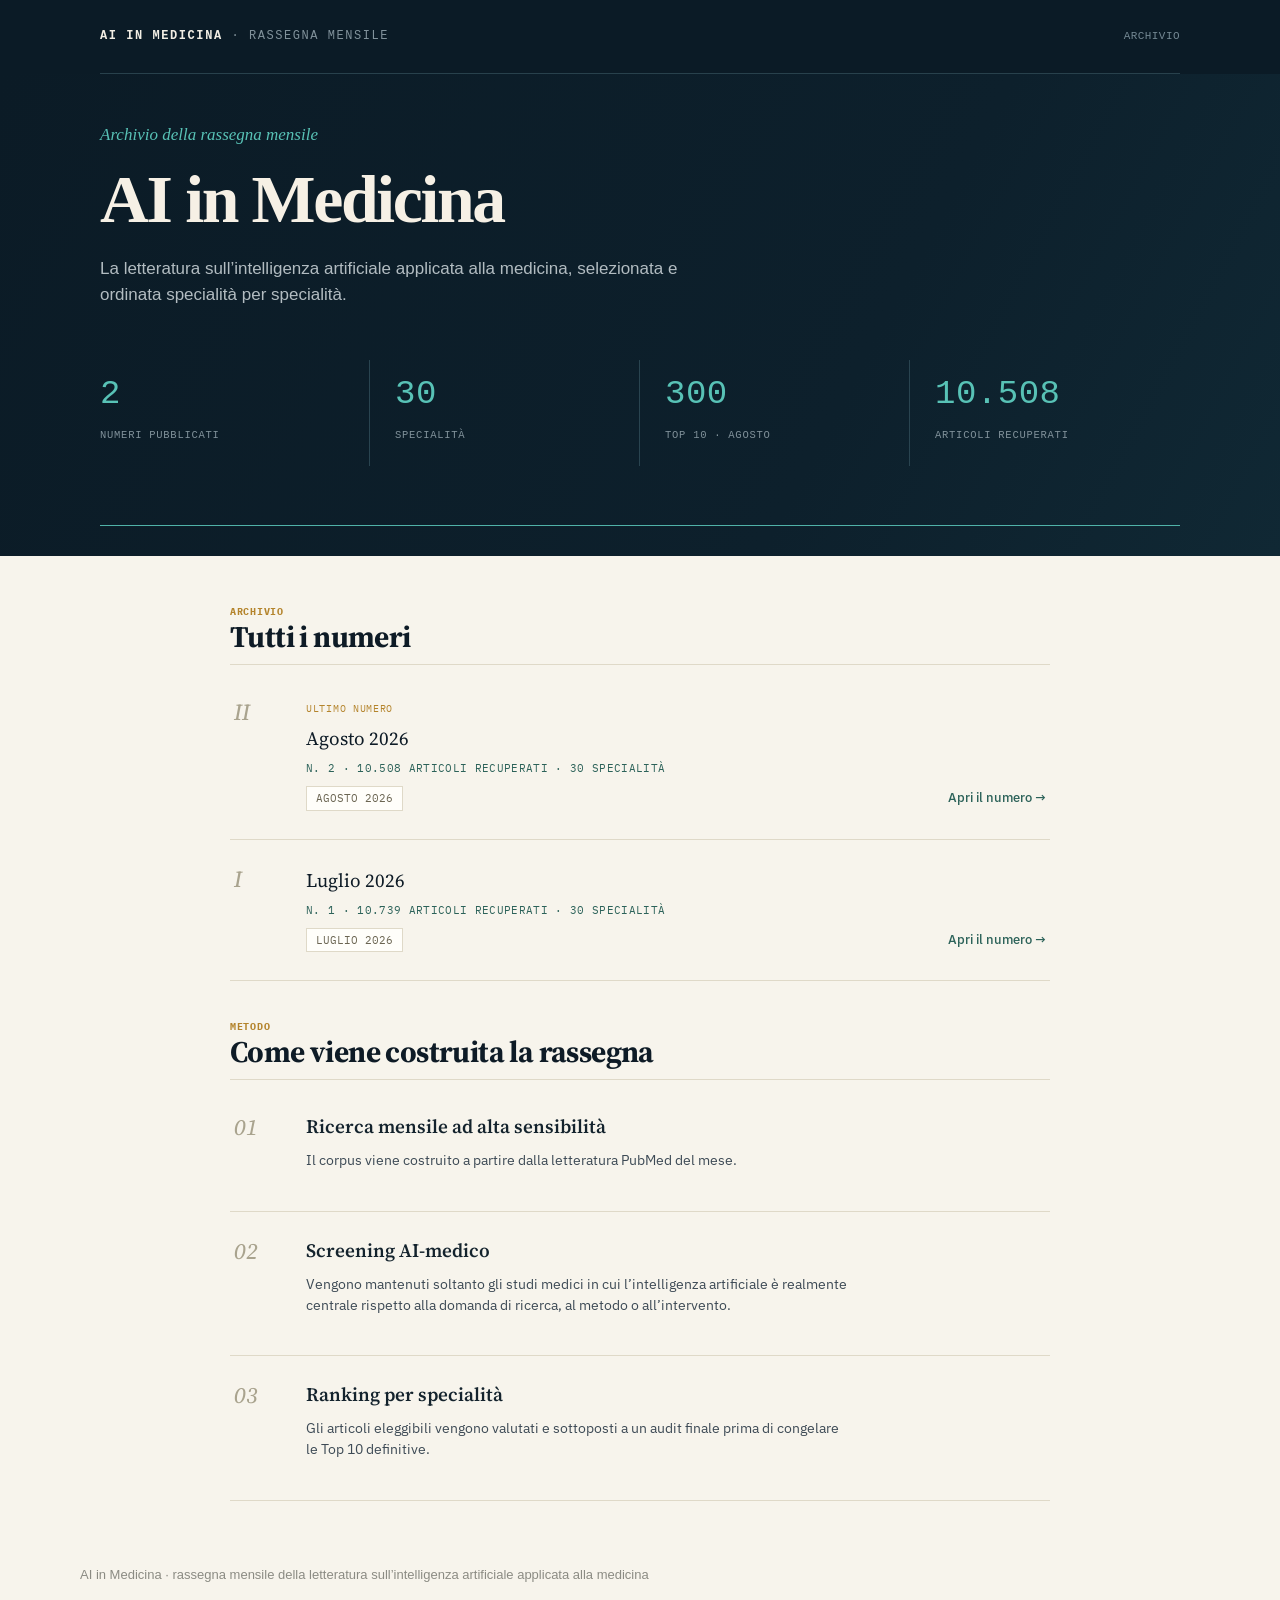
==== commit 3164113a: "Add files via upload" ====
--- a/index.html
+++ b/index.html
@@ -8,6 +8,17 @@
 <link rel="preconnect" href="https://fonts.googleapis.com">
 <link href="https://fonts.googleapis.com/css2?family=Source+Serif+4:ital,opsz,wght@0,8..60,600;0,8..60,700;1,8..60,500&family=IBM+Plex+Sans:wght@400;500;600&family=IBM+Plex+Mono:wght@400;500&display=swap" rel="stylesheet">
 <link href="styles.css" rel="stylesheet"/>
+<style>
+/* solo piccoli aggiustamenti locali della home, senza cambiare il tema del sito */
+.issue-card-large .result-content{padding-top:2px;padding-bottom:2px}
+.issue-card-large .result-title{font-size:2rem; line-height:1.08; margin-bottom:10px}
+.issue-card-large .result-citation{font-size:0.98rem}
+.issue-card-large .result-abstract{font-size:1rem; max-width:900px}
+.issue-card-large .result-rank span{font-size:2rem}
+@media (max-width: 720px){
+  .issue-card-large .result-title{font-size:1.6rem}
+}
+</style>
 </head>
 
 <body class="issue-page">
@@ -29,7 +40,7 @@
       <div class="stat"><b>2</b><span>numeri pubblicati</span></div>
       <div class="stat"><b>30</b><span>specialità</span></div>
       <div class="stat"><b>300</b><span>Top 10 · agosto</span></div>
-      <div class="stat"><b>10.508</b><span>record valutati · agosto</span></div>
+      <div class="stat"><b>10.508</b><span>articoli recuperati</span></div>
     </div>
 
     <div class="pulse-line" aria-hidden="true"><span></span></div>
@@ -48,15 +59,14 @@
 
     <div class="results-list">
 
-      <article class="pub-result top-result">
+      <article class="pub-result top-result issue-card-large">
         <div class="result-rank"><span>II</span></div>
         <div class="result-content">
           <span class="top-badge-ref">ULTIMO NUMERO</span>
           <h3 class="result-title">
             <a href="2026-08/">Agosto 2026</a>
           </h3>
-          <p class="result-citation">N. 2 · 10.508 record valutati · 3.716 articoli eleggibili · 30 specialità</p>
-          <p class="result-abstract">Le 10 pubblicazioni più rilevanti per ciascuna specialità, selezionate con scoring V5.1 e challenger audit completo.</p>
+          <p class="result-citation">N. 2 · 10.508 articoli recuperati · 30 specialità</p>
           <div class="result-identifiers">
             <span>AGOSTO 2026</span>
             <a href="2026-08/">Apri il numero →</a>
@@ -64,14 +74,13 @@
         </div>
       </article>
 
-      <article class="pub-result top-result">
+      <article class="pub-result top-result issue-card-large">
         <div class="result-rank"><span>I</span></div>
         <div class="result-content">
           <h3 class="result-title">
             <a href="2026-07/">Luglio 2026</a>
           </h3>
-          <p class="result-citation">N. 1 · primo numero della rassegna AI in Medicina</p>
-          <p class="result-abstract">Consulta l’edizione di luglio con la stessa organizzazione per specialità e la selezione editoriale delle migliori pubblicazioni del mese.</p>
+          <p class="result-citation">N. 1 · 10.739 articoli recuperati · 30 specialità</p>
           <div class="result-identifiers">
             <span>LUGLIO 2026</span>
             <a href="2026-07/">Apri il numero →</a>
@@ -95,7 +104,7 @@
         <div class="result-rank"><span>01</span></div>
         <div class="result-content">
           <h3 class="result-title">Ricerca mensile ad alta sensibilità</h3>
-          <p class="result-abstract">Il corpus viene costruito a partire dalla letteratura PubMed del mese, usando la Create Date come riferimento temporale.</p>
+          <p class="result-abstract">Il corpus viene costruito a partire dalla letteratura PubMed del mese.</p>
         </div>
       </article>
 
@@ -111,7 +120,7 @@
         <div class="result-rank"><span>03</span></div>
         <div class="result-content">
           <h3 class="result-title">Ranking per specialità</h3>
-          <p class="result-abstract">Gli articoli eleggibili vengono valutati su 12 criteri V5.1 e sottoposti a challenger audit prima di congelare le Top 10 definitive.</p>
+          <p class="result-abstract">Gli articoli eleggibili vengono valutati e sottoposti a un audit finale prima di congelare le Top 10 definitive.</p>
         </div>
       </article>
     </div>
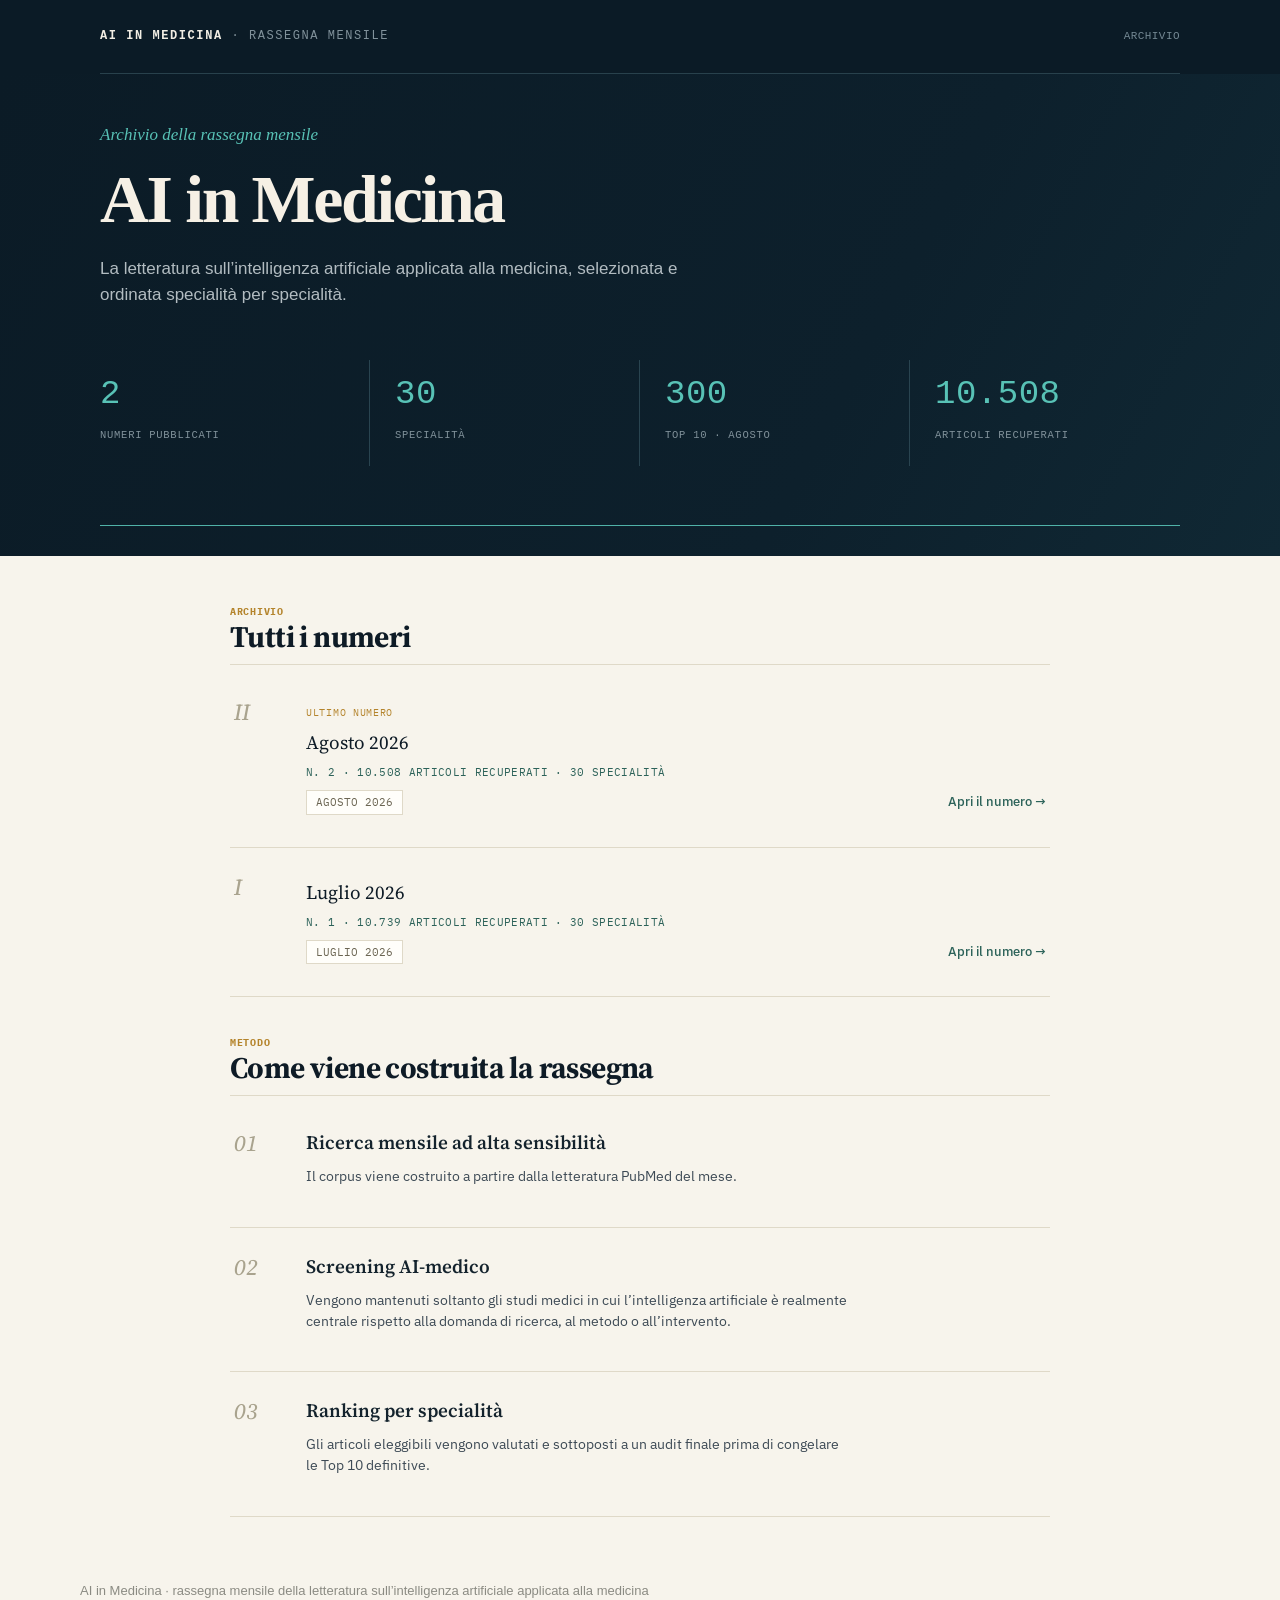
==== commit 991fc4fa: "Add files via upload" ====
--- a/index.html
+++ b/index.html
@@ -10,13 +10,38 @@
 <link href="styles.css" rel="stylesheet"/>
 <style>
 /* solo piccoli aggiustamenti locali della home, senza cambiare il tema del sito */
-.issue-card-large .result-content{padding-top:2px;padding-bottom:2px}
-.issue-card-large .result-title{font-size:2rem; line-height:1.08; margin-bottom:10px}
-.issue-card-large .result-citation{font-size:0.98rem}
-.issue-card-large .result-abstract{font-size:1rem; max-width:900px}
-.issue-card-large .result-rank span{font-size:2rem}
+.issue-card-large{
+  padding-top: 12px;
+  padding-bottom: 12px;
+}
+.issue-card-large .result-content{
+  padding-top: 6px;
+  padding-bottom: 6px;
+}
+.issue-card-large .result-title{
+  font-size: 2.18rem;
+  line-height: 1.06;
+  margin-bottom: 12px;
+}
+.issue-card-large .result-citation{
+  font-size: 1.05rem;
+  line-height: 1.55;
+  margin-bottom: 14px;
+}
+.issue-card-large .result-identifiers{
+  font-size: 1rem;
+}
+.issue-card-large .result-rank span{
+  font-size: 2.35rem;
+}
+.issue-card-large .top-badge-ref{
+  font-size: .82rem;
+  letter-spacing: .08em;
+}
 @media (max-width: 720px){
-  .issue-card-large .result-title{font-size:1.6rem}
+  .issue-card-large .result-title{font-size:1.82rem}
+  .issue-card-large .result-citation{font-size:.98rem}
+  .issue-card-large .result-rank span{font-size:2rem}
 }
 </style>
 </head>
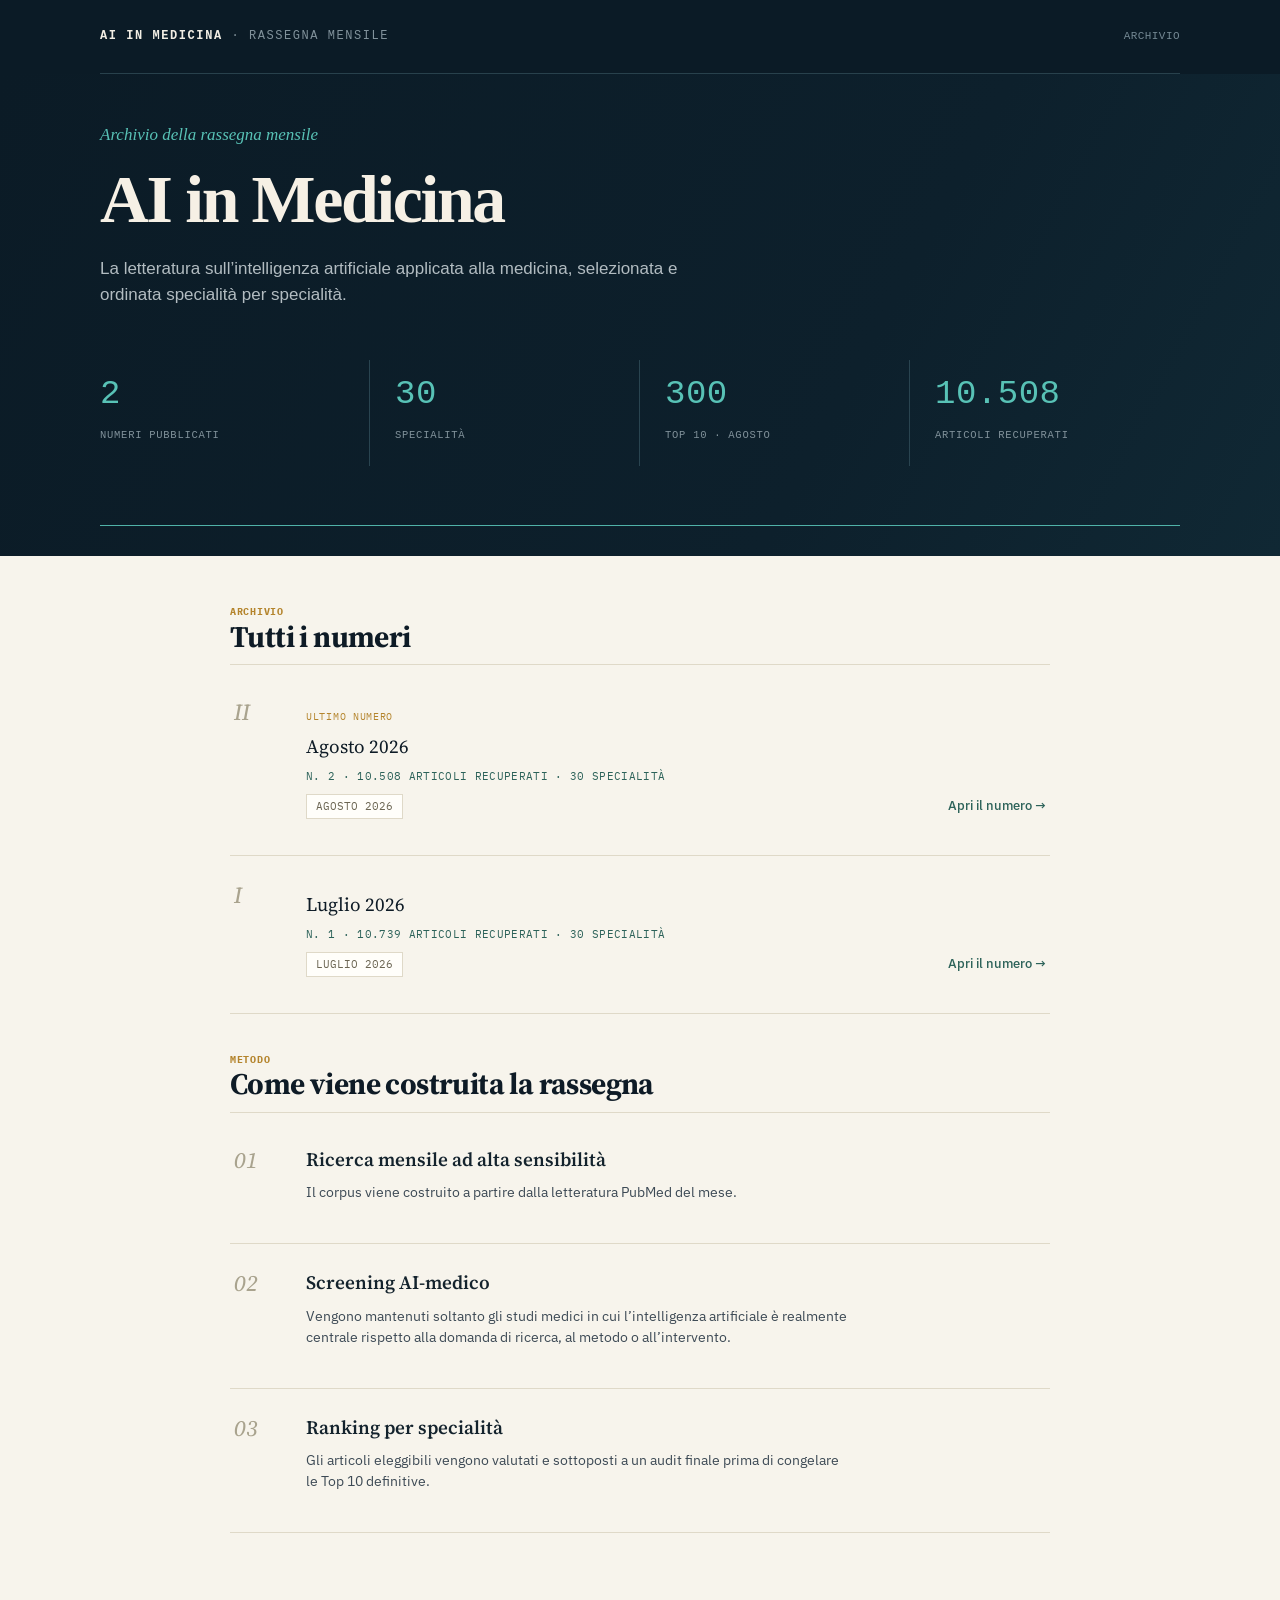
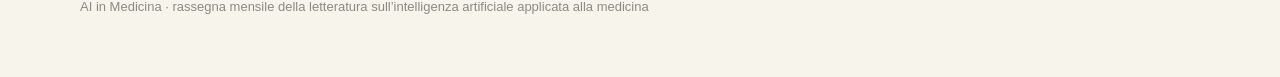
==== commit 511a721b: "Add files via upload" ====
--- a/index.html
+++ b/index.html
@@ -9,39 +9,52 @@
 <link href="https://fonts.googleapis.com/css2?family=Source+Serif+4:ital,opsz,wght@0,8..60,600;0,8..60,700;1,8..60,500&family=IBM+Plex+Sans:wght@400;500;600&family=IBM+Plex+Mono:wght@400;500&display=swap" rel="stylesheet">
 <link href="styles.css" rel="stylesheet"/>
 <style>
-/* solo piccoli aggiustamenti locali della home, senza cambiare il tema del sito */
+/* Ingrandimento moderato dei due blocchi mensili */
 .issue-card-large{
-  padding-top: 12px;
-  padding-bottom: 12px;
+  padding-top: 28px !important;
+  padding-bottom: 28px !important;
+  min-height: 158px;
+  align-items: center;
 }
 .issue-card-large .result-content{
-  padding-top: 6px;
-  padding-bottom: 6px;
+  padding-top: 10px;
+  padding-bottom: 10px;
 }
 .issue-card-large .result-title{
-  font-size: 2.18rem;
-  line-height: 1.06;
-  margin-bottom: 12px;
+  font-size: 2.05rem;
+  line-height: 1.08;
+  margin-top: 7px;
+  margin-bottom: 13px;
 }
 .issue-card-large .result-citation{
-  font-size: 1.05rem;
+  font-size: 1.02rem;
   line-height: 1.55;
-  margin-bottom: 14px;
+  margin-bottom: 15px;
 }
 .issue-card-large .result-identifiers{
-  font-size: 1rem;
+  margin-top: 2px;
+}
+.issue-card-large .result-rank{
+  align-self: flex-start;
+  padding-top: 16px;
 }
 .issue-card-large .result-rank span{
-  font-size: 2.35rem;
+  font-size: 2.2rem;
+  line-height: 1;
 }
 .issue-card-large .top-badge-ref{
-  font-size: .82rem;
+  font-size: .8rem;
   letter-spacing: .08em;
 }
 @media (max-width: 720px){
-  .issue-card-large .result-title{font-size:1.82rem}
-  .issue-card-large .result-citation{font-size:.98rem}
-  .issue-card-large .result-rank span{font-size:2rem}
+  .issue-card-large{
+    padding-top: 22px !important;
+    padding-bottom: 22px !important;
+    min-height: 145px;
+  }
+  .issue-card-large .result-title{font-size:1.75rem}
+  .issue-card-large .result-citation{font-size:.96rem}
+  .issue-card-large .result-rank span{font-size:1.95rem}
 }
 </style>
 </head>
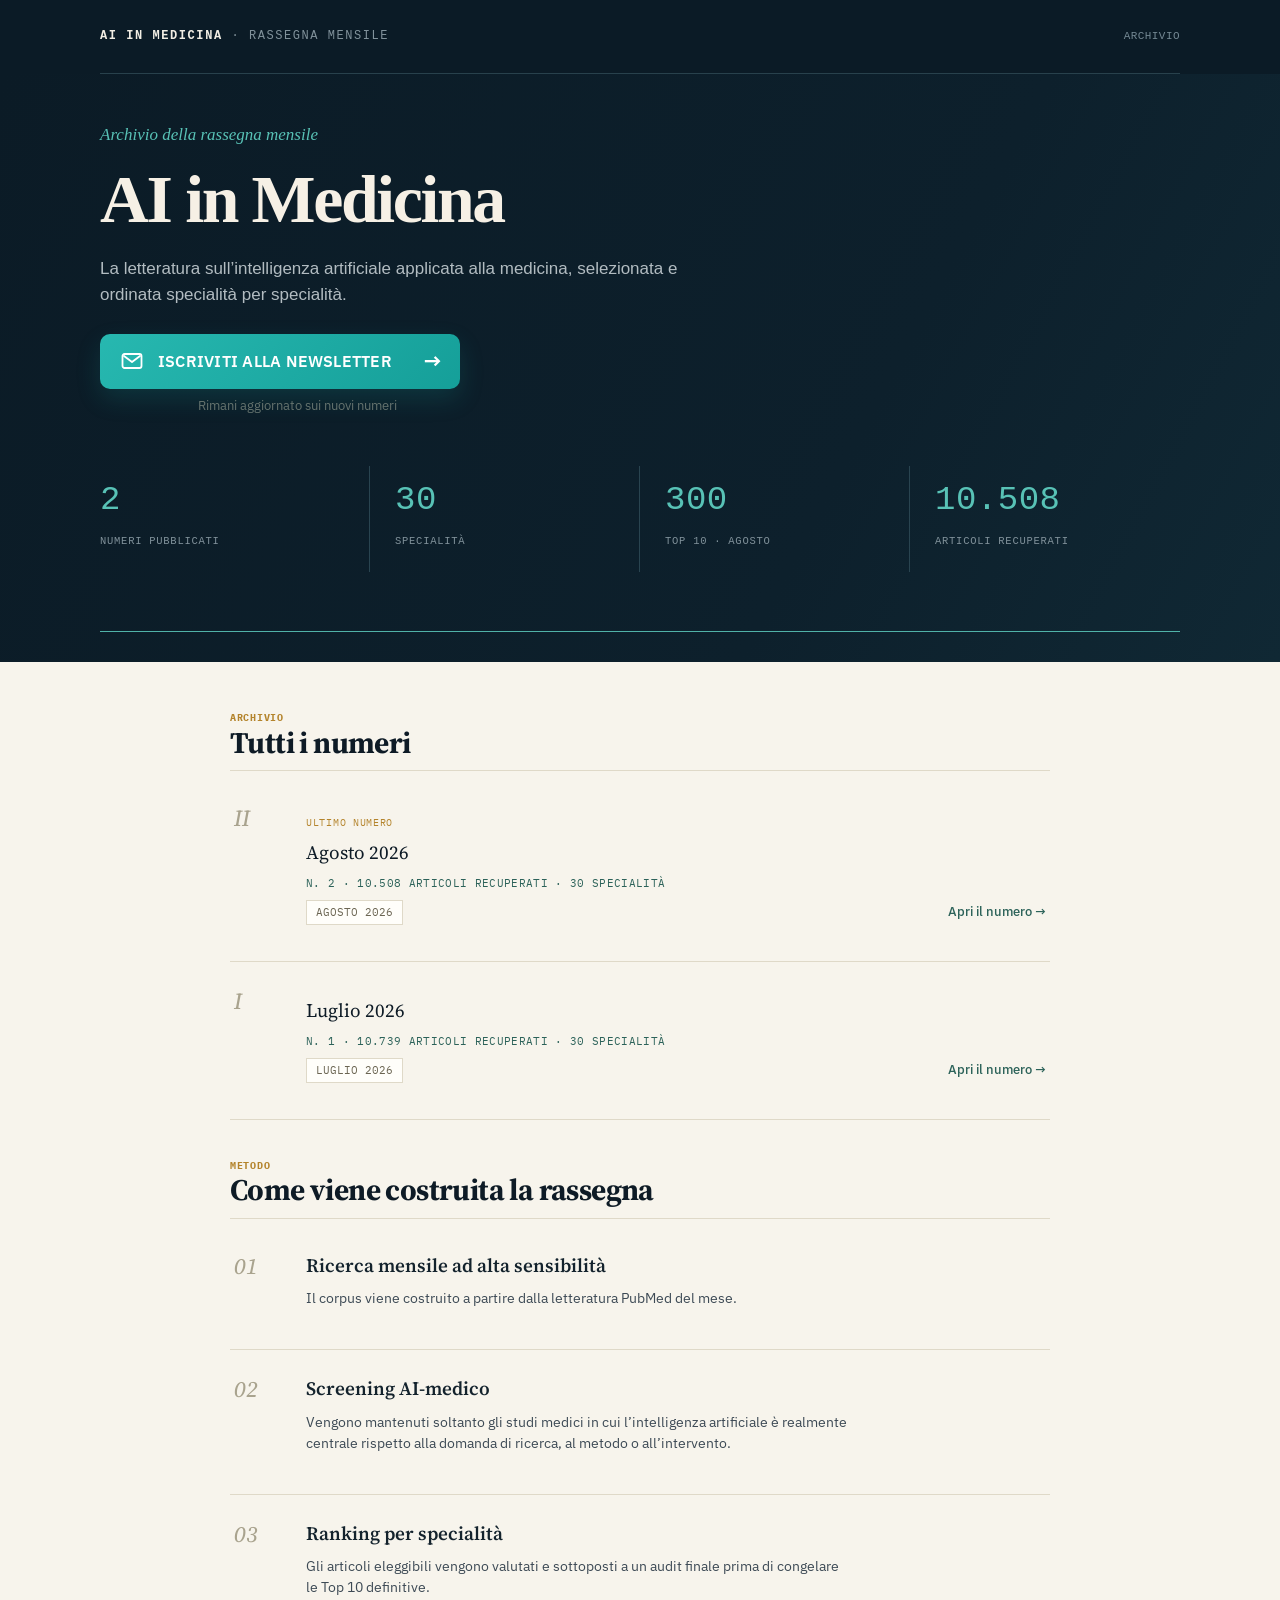
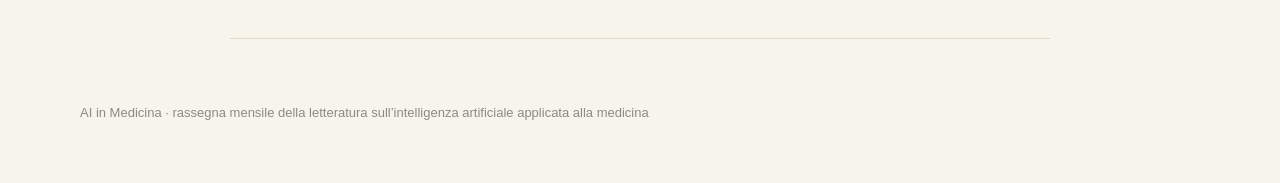
==== commit 1406d9e4: "Add files via upload" ====
--- a/index.html
+++ b/index.html
@@ -56,6 +56,74 @@
   .issue-card-large .result-citation{font-size:.96rem}
   .issue-card-large .result-rank span{font-size:1.95rem}
 }
+
+/* Pulsante iscrizione newsletter */
+.newsletter-signup{
+  margin: 26px 0 8px;
+  display: flex;
+  align-items: flex-start;
+  flex-direction: column;
+  width: fit-content;
+}
+.newsletter-signup-btn{
+  display: inline-flex;
+  align-items: center;
+  gap: 14px;
+  min-width: 360px;
+  justify-content: space-between;
+  padding: 15px 18px 15px 20px;
+  border-radius: 10px;
+  background: linear-gradient(135deg,#27b8b0 0%,#159f99 100%);
+  color: #fff;
+  text-decoration: none;
+  box-shadow: 0 10px 24px rgba(20,159,153,.18);
+  font-family: "IBM Plex Sans",sans-serif;
+  font-size: .98rem;
+  font-weight: 600;
+  letter-spacing: .015em;
+  transition: transform .18s ease, box-shadow .18s ease, filter .18s ease;
+}
+.newsletter-signup-btn:hover{
+  transform: translateY(-1px);
+  box-shadow: 0 13px 28px rgba(20,159,153,.24);
+  filter: brightness(1.02);
+}
+.newsletter-signup-btn .mail-icon{
+  width: 24px;
+  height: 24px;
+  flex: 0 0 auto;
+}
+.newsletter-signup-btn .signup-label{
+  flex: 1;
+}
+.newsletter-signup-btn .signup-arrow{
+  font-size: 1.35rem;
+  line-height: 1;
+}
+.newsletter-signup-note{
+  margin: 8px 0 0 98px;
+  color: #65736e;
+  font-family: "IBM Plex Sans",sans-serif;
+  font-size: .83rem;
+  line-height: 1.35;
+}
+@media (max-width: 560px){
+  .newsletter-signup{
+    width: 100%;
+  }
+  .newsletter-signup-btn{
+    width: 100%;
+    min-width: 0;
+    padding: 14px 16px;
+    font-size: .92rem;
+  }
+  .newsletter-signup-note{
+    margin-left: 0;
+    width: 100%;
+    text-align: center;
+  }
+}
+
 </style>
 </head>
 
@@ -73,6 +141,19 @@
     <div class="hero-kicker">Archivio della rassegna mensile</div>
     <h1>AI in Medicina</h1>
     <p>La letteratura sull’intelligenza artificiale applicata alla medicina, selezionata e ordinata specialità per specialità.</p>
+
+
+    <div class="newsletter-signup">
+      <a class="newsletter-signup-btn" href="iscriviti/" aria-label="Iscriviti alla newsletter AI in Medicina">
+        <svg class="mail-icon" viewBox="0 0 24 24" aria-hidden="true">
+          <rect x="2.5" y="5" width="19" height="14" rx="2" fill="none" stroke="currentColor" stroke-width="1.8"/>
+          <path d="M4 7l8 6 8-6" fill="none" stroke="currentColor" stroke-width="1.8" stroke-linecap="round" stroke-linejoin="round"/>
+        </svg>
+        <span class="signup-label">ISCRIVITI ALLA NEWSLETTER</span>
+        <span class="signup-arrow" aria-hidden="true">→</span>
+      </a>
+      <div class="newsletter-signup-note">Rimani aggiornato sui nuovi numeri</div>
+    </div>
 
     <div class="stats">
       <div class="stat"><b>2</b><span>numeri pubblicati</span></div>
